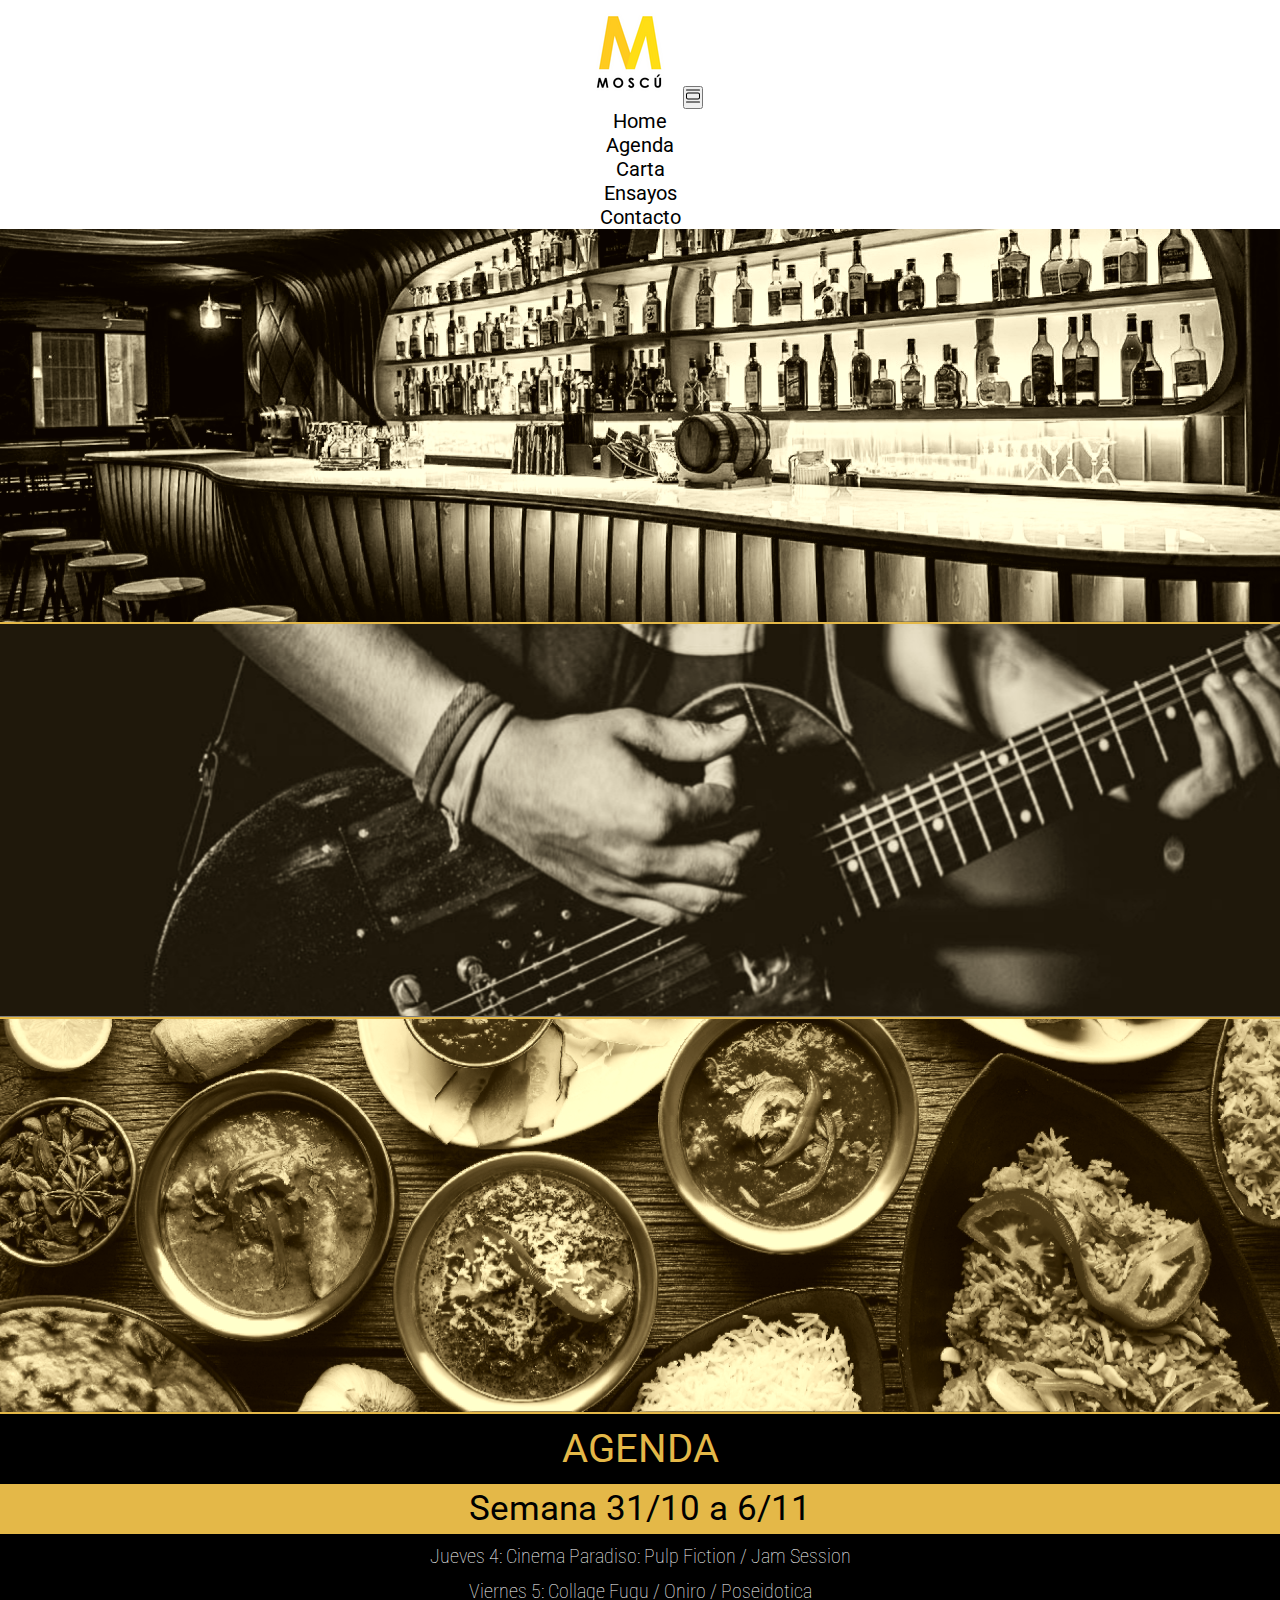
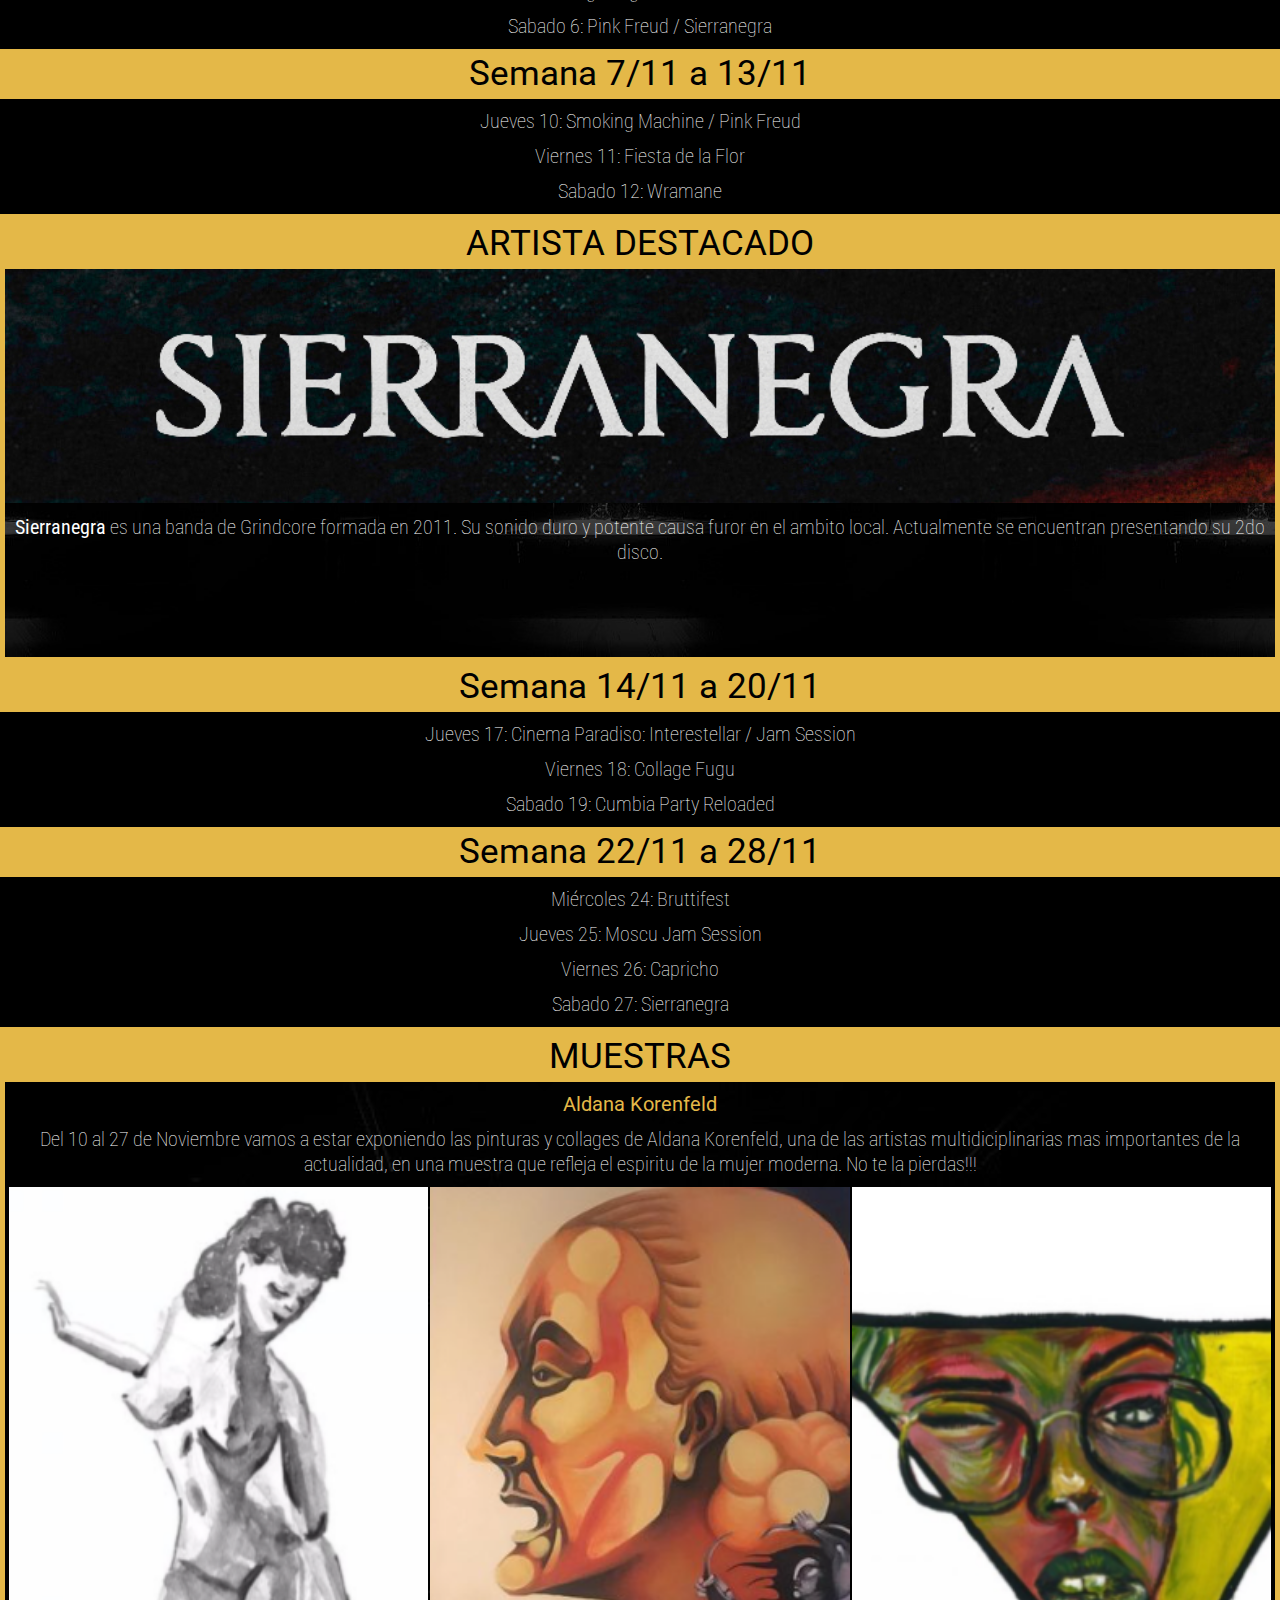
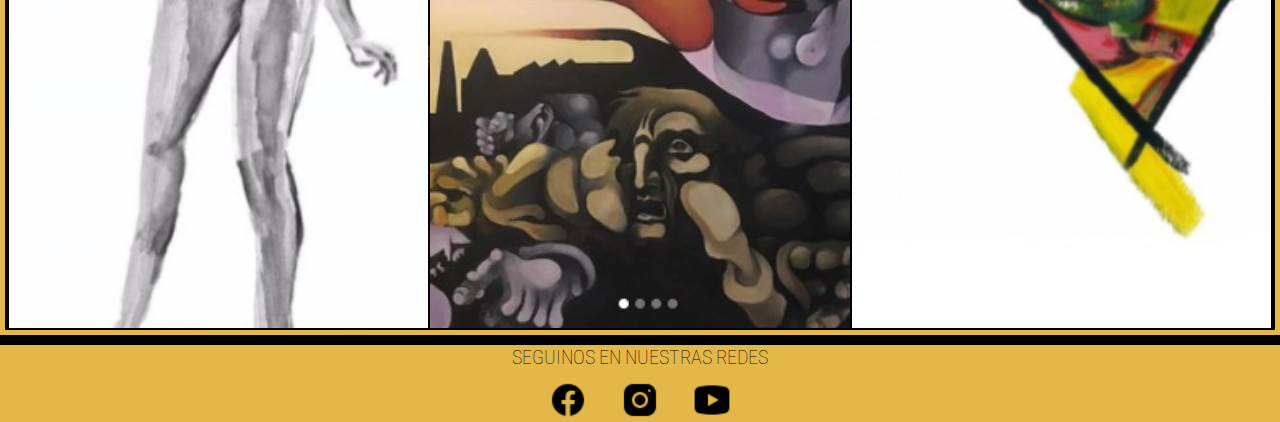
==== agenda.html @ 855f66ab "primer subida" ====
<!doctype html>
<html lang="en">
  <head>
    <meta charset="utf-8">
    <meta name="viewport" content="width=device-width, initial-scale=1">
    <link href="https://cdn.jsdelivr.net/npm/bootstrap@5.0.2/dist/css/bootstrap.min.css" rel="stylesheet" integrity="sha384-EVSTQN3/azprG1Anm3QDgpJLIm9Nao0Yz1ztcQTwFspd3yD65VohhpuuCOmLASjC" crossorigin="anonymous">
    <link rel="stylesheet" href="css/style.css">
    <link rel="shortcut icon" href="img/favicon.png" type="image/x-icon">
    <title>Moscu Espacio Cultural</title>
  </head>

  <body>
    <!-- SCRIPT -->
    <script src="https://cdn.jsdelivr.net/npm/bootstrap@5.0.2/dist/js/bootstrap.bundle.min.js" integrity="sha384-MrcW6ZMFYlzcLA8Nl+NtUVF0sA7MsXsP1UyJoMp4YLEuNSfAP+JcXn/tWtIaxVXM" crossorigin="anonymous"></script>

    <!-- NAV -->
    <nav class="navbar navbar-expand-lg navbar-light bg-white sticky-sm-top">
        <div class="container-fluid">
          <a class="navbar-brand" href="index.html"><img src="img/logo.png" alt="Logo Moscú"></a>
          <button class="navbar-toggler" type="button" data-bs-toggle="collapse" data-bs-target="#navbarSupportedContent" aria-controls="navbarSupportedContent" aria-expanded="false" aria-label="Toggle navigation"> 
            <span> <img src="src/card-list.svg" alt="Icono Hamburguesa"> </span>
          </button>
          
        <div class="collapse navbar-collapse" id="navbarSupportedContent">
            <ul class="navbar-nav ms-auto mb-2 mb-lg-0">
              <li id="boton" class="nav-item">
                <a class="nav-link" aria-current="page" href="index.html">Home</a>
              </li>
              <li id="boton" class="nav-item">
                <a class="nav-link" href="agenda.html">Agenda</a>
              </li>
              <li id="boton" class="nav-item">
                <a class="nav-link" href="carta.html">Carta</a>
              </li>
              <li id="boton" class="nav-item">
                <a class="nav-link" href="ensayo.html">Ensayos</a>
              </li>
              <li id="boton" class="nav-item">
                <a class="nav-link" href="contacto.html">Contacto</a>
              </li>
          </div>
        </div>
      </nav>
    <!-- END NAV -->

    <!-- HEADER -->
    <header id="carouselExampleFade" class="carousel slide carousel-fade" data-bs-ride="carousel">
        <div class="carousel-inner">
          <div class="carousel-item active" data-bs-interval="1500">
            <img src="img/header.png" class="d-block w-100" alt="...">
          </div>
          <div class="carousel-item" data-bs-interval="1500">
            <img src="img/headeragenda.png" class="d-block w-100" alt="...">
          </div>
          <div class="carousel-item" data-bs-interval="1500">
            <img src="img/headercarta.png" class="d-block w-100" alt="...">
          </div>
        </div>
    </header>
    <!-- END HEADER -->

    <!-- MAIN -->    
    <div class="container-fluid" >
      <article class="row">
      <main class="col-sm-12 col-md-6 bg-black" >
        <section>
          <h1>AGENDA</h1>
          <article>
              <h2>Semana 31/10 a 6/11</h2>
              <p>Jueves 4: Cinema Paradiso: Pulp Fiction / Jam Session</p>
              <p>Viernes 5: Collage Fugu / Oniro / Poseidotica</p>
              <p>Sabado 6: Pink Freud / Sierranegra</p>
          </article>
          <article>
              <h2>Semana 7/11 a 13/11</h2>
              <p>Jueves 10: Smoking Machine / Pink Freud</p>
              <p>Viernes 11: Fiesta de la Flor</p>
              <p>Sabado 12: Wramane</p>
          </article>
        </section>  
      </main>

      <section class="col-sm-12 col-md-6 p-0 agenda__destacado--cuadro">
        <h2>ARTISTA DESTACADO</h2>
        <img class="header__img--fluid" src="img/destacado.png" alt="Logo de Sierranegra">
        <p><strong>Sierranegra</strong> es una banda de Grindcore formada en 2011. 
        Su sonido duro y potente causa furor en el ambito local. 
        Actualmente se encuentran presentando su 2do disco.</p>
        <iframe style="border-radius:12px" src="https://open.spotify.com/embed/track/1crYX0FT1wYmTnEGTa77ow?utm_source=generator&theme=0" width="100%" height="80" frameBorder="0" allowfullscreen="" allow="autoplay; clipboard-write; encrypted-media; fullscreen; picture-in-picture"></iframe>
      </section>
      
      <section class="col-sm-12 col-md-6 bg-black p-4">  
        <article>
          <h2>Semana 14/11 a 20/11</h2>
            <p>Jueves 17: Cinema Paradiso: Interestellar / Jam Session </p>
            <p>Viernes 18: Collage Fugu</p>
            <p>Sabado 19: Cumbia Party Reloaded</p>
        </article>
        <article>
            <h2>Semana 22/11 a 28/11</h2>
            <p>Miércoles 24: Bruttifest</p>
            <p>Jueves 25: Moscu Jam Session</p>
            <p>Viernes 26: Capricho</p>
            <p>Sabado 27: Sierranegra</p>
        </article>
      </section>                

      <aside class="col-sm-12 col-md-6 p-0 agenda__destacado--cuadro">
        <h2>MUESTRAS</h2>
        <a href="https://www.instagram.com/aldanakorenfeld/" target="_blank"><h3 class="agenda__muestras--artista">Aldana Korenfeld</h3></a>
        <p>Del 10 al 27 de Noviembre vamos a estar exponiendo las pinturas y collages de Aldana Korenfeld, una de las artistas multidiciplinarias mas importantes de la actualidad, en una muestra que refleja el espiritu de la mujer moderna. No te la pierdas!!!</p></a>
        <img class="agenda__muestras--pintura" src="img/muestra/muestra2.png" alt="Cuadro de mujer desnuda pintado por Aldana">
        <img class="agenda__muestras--pintura" src="img/muestra/muestra1.png" alt="Cuadro de varias mujeres históricas pintado por Aldana">
        <img class="agenda__muestras--pintura" src="img/muestra/muestra3.png" alt="Cuadro de mujer feminista pintado por Aldana">            
      </aside>      
    </article>  
    </div>

    <!-- END MAIN -->

    <footer>
        <div>
          <p class="footer__letra--formato">SEGUINOS EN NUESTRAS REDES</p>
        </div>
        <div>
          <a href="https://www.facebook.com/MoscuEspacioCultural/" target="_blank">
            <img src="img/fb.png" alt="Seguinos en Facebook"  class="footer__icono--sm">
          </a>
          <a href="https://www.instagram.com/moscuespaciocultural/" target="_blank">
            <img src="img/ig.png" alt="Seguinos en Instagram"  class="footer__icono--sm">
          </a>
          <a href="https://www.youtube.com/channel/UCHWEARe-jtd2mGD58wFlyww" target="_blank">
            <img src="img/yt.png" alt="Seguinos en Youtube" class="footer__icono--sm">
          </a>
      </div>
    </footer>

  </body>
</html>
---- css/style.css ----
@import url('https://fonts.googleapis.com/css2?family=Roboto+Condensed:wght@300;700&family=Roboto:wght@100;400&display=swap');
html{ font-size: 62.5%; }

*{ 
    margin: 0px; 
    padding: 0px; 
    box-sizing: border-box;
    font-family: 'Roboto Condensed', sans-serif;
    text-align: center; 
}

/* ETIQUETAS */ 

h1{
    margin: 10px;
    font-family: 'Roboto', sans-serif;
    font-size: 4rem;
    font-weight: 400;
    color: rgb(228, 184, 72);
    line-height: 5rem
}

h2{
    font-family: 'Roboto', sans-serif;
    font-size: 3.5rem;
    font-weight: 400;
    color: black;
    background-color: rgb(228, 184, 72) ;
    line-height: 5rem;
}

h3{ 
    margin: 10px;
    font-family: 'Roboto', sans-serif;
    font-size: 2rem;
    font-weight: 400;
    color: rgb(228, 184, 72);
    line-height: 2.5rem;
}

p{
    font-family: 'Roboto Condensed', sans-serif;
    color: white;
    font-size: 2rem;
    font-weight: 100;
    line-height: 2.5rem;
    margin: 10px;
}

th{
    margin: 10px;
    font-family: 'Roboto', sans-serif;
    font-size: 1.5rem;
    font-weight: 400;
    color: rgb(228, 184, 72);
    line-height: 2rem; 
}

td{
    font-family: 'Roboto Condensed', sans-serif;
    padding: 10px;
    margin: 10px;
    font-size: 1.5rem;
    font-weight: 100;
    text-align: center;
    color: white;
    line-height: 2rem;
}

label{
    font-family: 'Roboto Condensed', sans-serif;
    margin: 10px 10px;
    font-size: 1.5rem;
    font-weight: 100;
    color: white;
    line-height: 2rem;
}

a{
    text-decoration: none
}

/* ELEMENTOS */

body{
    background-color: black;  
}

header{
    grid-area: header;
    background-color: rgb(228, 184, 72);
}

main{
    grid-area: main;
    background-color: black;
}

/* NAV */ 

#boton{
    font-family: 'Roboto', sans-serif;
    font-size: 2rem;
    color: black;
}


.nav__logo--width{
    width: 5px;
}

.nav__burger--width{
    width: 25px;
}

nav ul li a{
    font-family: 'Roboto', sans-serif;
    font-size: 2rem;
    color: black;
}

nav ul li a:hover{
    text-decoration: underline;
}


/* FOOTER */

footer{
    grid-area: footer;
    background-color: rgb(228, 184, 72);
    width: 100vw;
}

.footer__letra--formato{
    font-family: 'Roboto Condensed', sans-serif;
    font-size: 2rem;
    line-height: 2.5rem;
    font-weight: 100;
    color: black;
}

.footer__icono--sm{
    width: 40px;
    margin: 0px 15px;
}

/* ESTILO */

.bg-black{
    background-color: black;
}

.bg-white{
    background-color: white;
}

.bg-yellow{
    background-color: rgb(228, 184, 72);
}


.bg-gold{
    background-color: rgba(228, 184, 72, 0.7);
}


.header__img--fluid{
    width: 100%;
    height: auto;
}

/* AGENDA */

.agenda__destacado--cuadro{
    grid-area: destacado;
    border: solid 5px rgb(228, 184, 72);
    background-image: url(../img/agenda.jpg);
    background-size: contain;
    background-position: 50%;
}

.agenda__muestra--cuadro{
    grid-area: muestra;
    border: solid 5px rgb(228, 184, 72);
    background-image: url(../img/agenda.jpg);
    background-size: contain;
    background-position: 50%;
    width: 100%;
}

.agenda__muestras--pintura{    
    width: 33%;
    height: auto;
}

/* CARTA */

.carta__table--ancho{
    width: 100%;
    height: auto;
}

.carta__bebida--cuadro{
    grid-area: bebida;
    border: solid 5px rgb(228, 184, 72);
    margin: 10px;
}

.carta__comida--cuadro{
    grid-area: comida;
    border: solid 5px rgb(228, 184, 72);
    margin: 10px;
}

/* ENSAYO */ 

.ensayo__sala1--cuadro{
    grid-area: sala1;
    border: solid 5px rgb(228, 184, 72);
    margin: 0px;
}

.ensayo__sala2--cuadro{
    grid-area: sala2;
    border: solid 5px rgb(228, 184, 72);
    margin: 0px;
}

.ensayo__foto--tamaño{
    width: 90%;
    height: auto;
}

.ensayo__lista--estilo{
    margin: 25px 0px;
    list-style: none;
    text-align: center;
    font-family: 'Roboto Condensed', sans-serif;
    color: white;
    font-size: 2rem;
    font-weight: 100;
    line-height: 2.5rem;
}
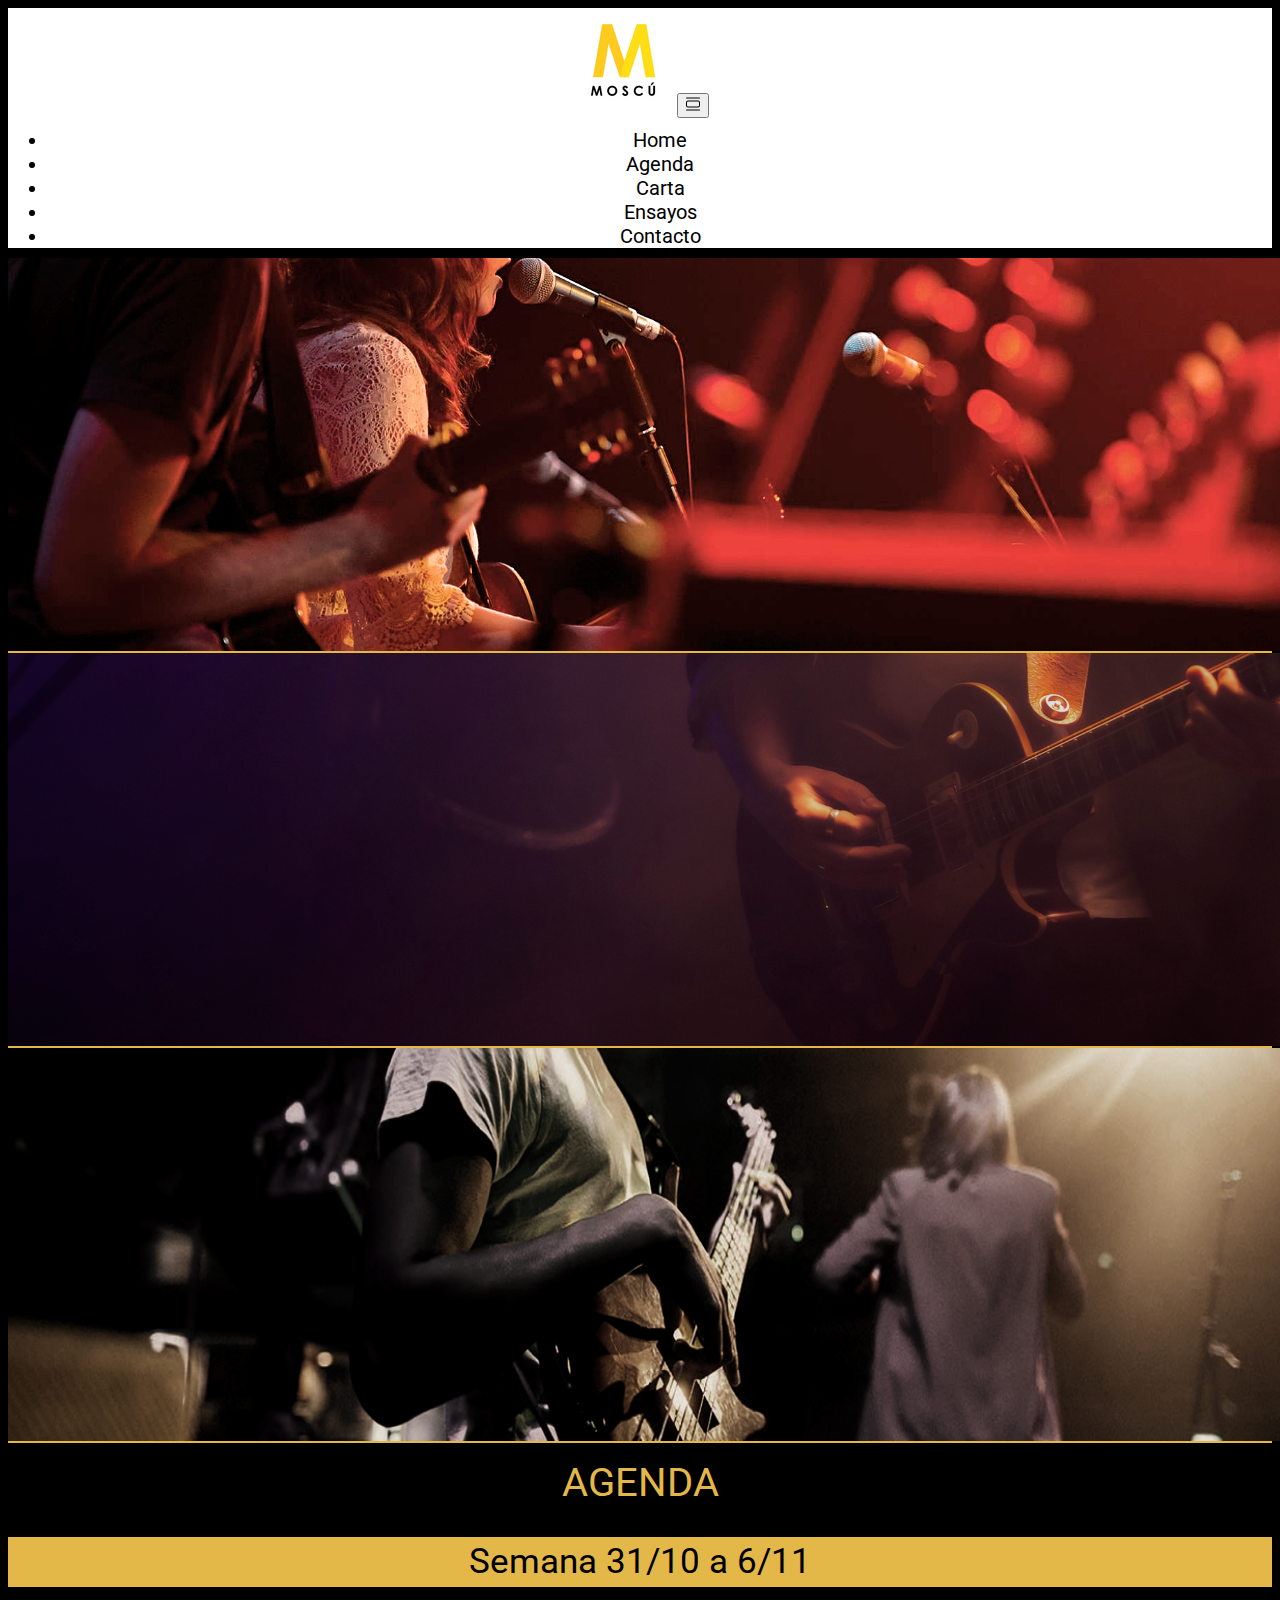
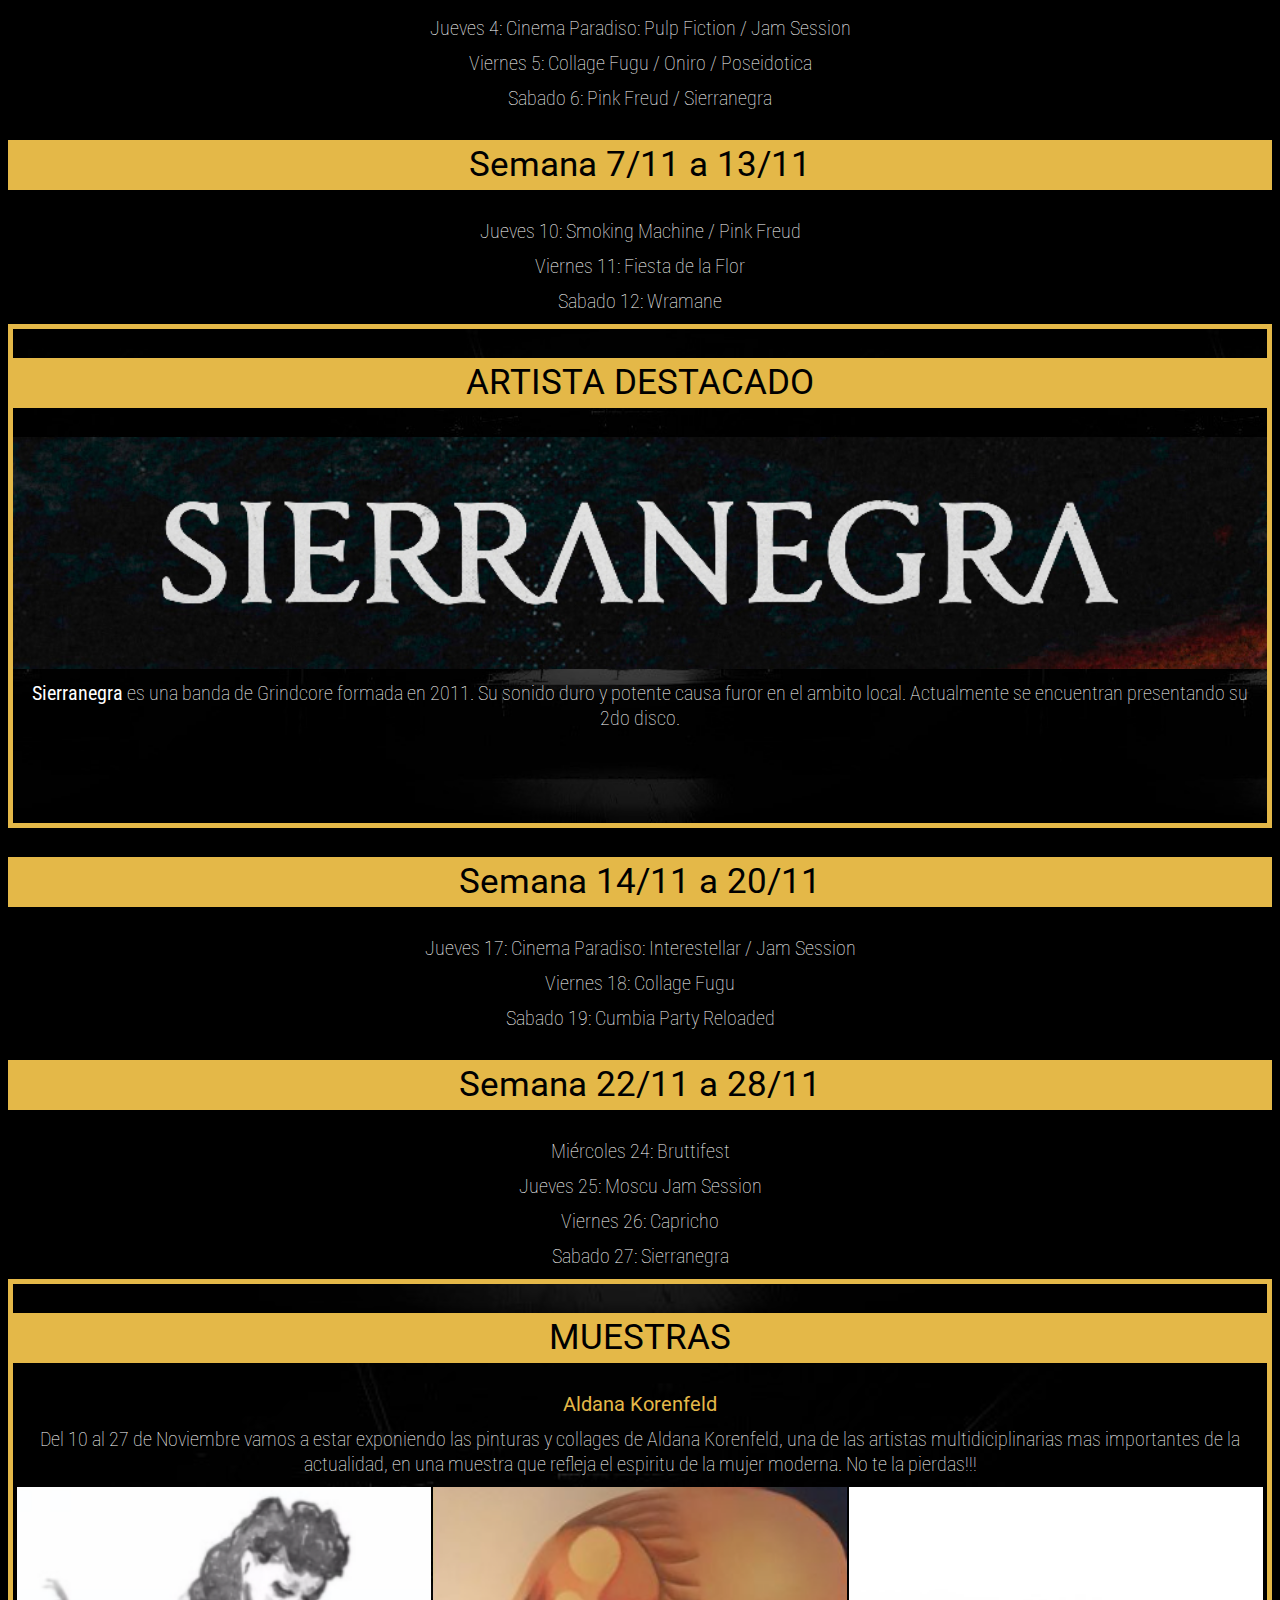
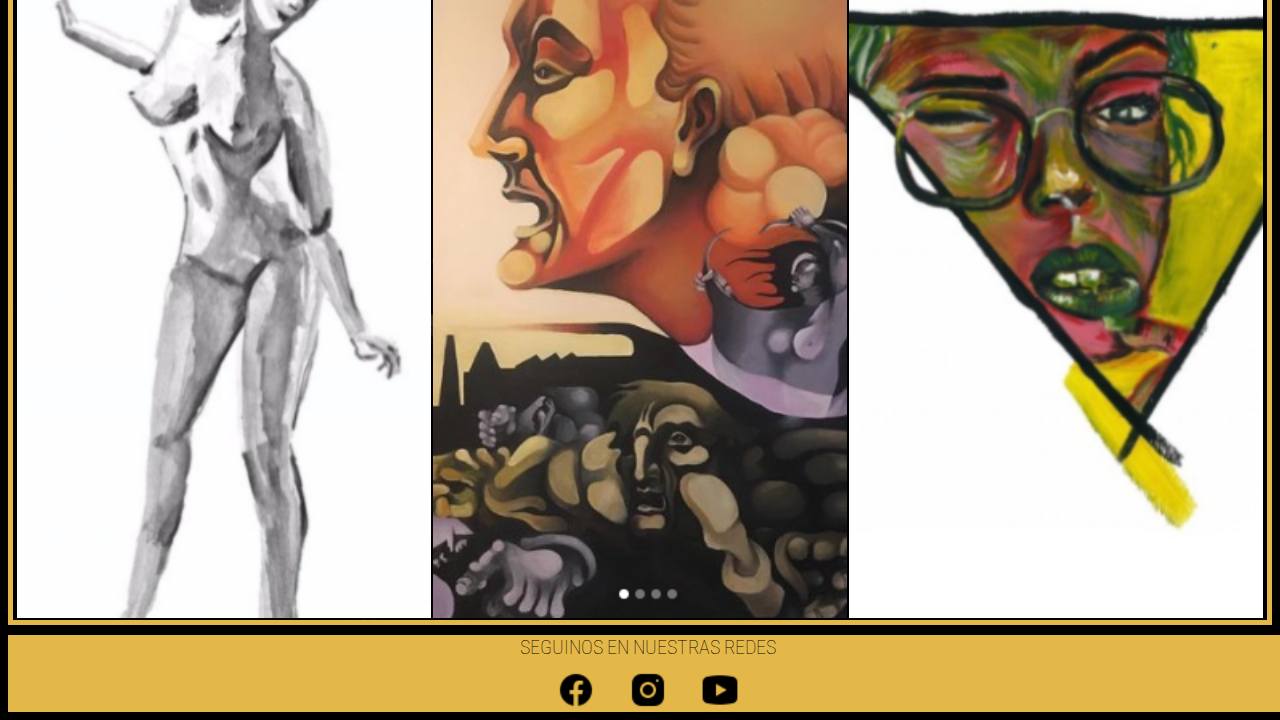
==== commit 70625127: "actualización segunda entrega TP final" ====
--- a/agenda.html
+++ b/agenda.html
@@ -15,45 +15,45 @@
 
     <!-- NAV -->
     <nav class="navbar navbar-expand-lg navbar-light bg-white sticky-sm-top">
-        <div class="container-fluid">
-          <a class="navbar-brand" href="index.html"><img src="img/logo.png" alt="Logo Moscú"></a>
-          <button class="navbar-toggler" type="button" data-bs-toggle="collapse" data-bs-target="#navbarSupportedContent" aria-controls="navbarSupportedContent" aria-expanded="false" aria-label="Toggle navigation"> 
-            <span> <img src="src/card-list.svg" alt="Icono Hamburguesa"> </span>
-          </button>
-          
+      <div class="container-fluid">
+        <a class="navbar-brand scale" href="index.html"><img src="img/logo.png" alt="Logo Moscú"></a>
+        <button class="navbar-toggler" type="button" data-bs-toggle="collapse" data-bs-target="#navbarSupportedContent" aria-controls="navbarSupportedContent" aria-expanded="false" aria-label="Toggle navigation"> 
+          <span> <img src="src/card-list.svg" alt="Icono Hamburguesa"> </span>
+        </button>
+        
         <div class="collapse navbar-collapse" id="navbarSupportedContent">
-            <ul class="navbar-nav ms-auto mb-2 mb-lg-0">
-              <li id="boton" class="nav-item">
-                <a class="nav-link" aria-current="page" href="index.html">Home</a>
-              </li>
-              <li id="boton" class="nav-item">
-                <a class="nav-link" href="agenda.html">Agenda</a>
-              </li>
-              <li id="boton" class="nav-item">
-                <a class="nav-link" href="carta.html">Carta</a>
-              </li>
-              <li id="boton" class="nav-item">
-                <a class="nav-link" href="ensayo.html">Ensayos</a>
-              </li>
-              <li id="boton" class="nav-item">
-                <a class="nav-link" href="contacto.html">Contacto</a>
-              </li>
-          </div>
+          <ul class="navbar-nav ms-auto mb-2 mb-lg-0">
+            <li id="boton" class="nav-item">
+              <a class="nav-link scale" aria-current="page" href="index.html">Home</a>
+            </li>
+            <li id="boton" class="nav-item">
+              <a class="nav-link scale" href="agenda.html">Agenda</a>
+            </li>
+            <li id="boton" class="nav-item">
+              <a class="nav-link scale" href="carta.html">Carta</a>
+            </li>
+            <li id="boton" class="nav-item">
+              <a class="nav-link scale" href="ensayo.html">Ensayos</a>
+            </li>
+            <li id="boton" class="nav-item">
+              <a class="nav-link scale" href="contacto.html">Contacto</a>
+            </li>
         </div>
-      </nav>
+      </div>
+    </nav>
     <!-- END NAV -->
 
     <!-- HEADER -->
     <header id="carouselExampleFade" class="carousel slide carousel-fade" data-bs-ride="carousel">
         <div class="carousel-inner">
           <div class="carousel-item active" data-bs-interval="1500">
-            <img src="img/header.png" class="d-block w-100" alt="...">
+            <img src="img/headeragenda4.png" class="d-block w-100" alt="...">
           </div>
           <div class="carousel-item" data-bs-interval="1500">
-            <img src="img/headeragenda.png" class="d-block w-100" alt="...">
+            <img src="img/headeragenda2.png" class="d-block w-100" alt="...">
           </div>
           <div class="carousel-item" data-bs-interval="1500">
-            <img src="img/headercarta.png" class="d-block w-100" alt="...">
+            <img src="img/headeragenda3.png" class="d-block w-100" alt="...">
           </div>
         </div>
     </header>
@@ -92,28 +92,27 @@
       <section class="col-sm-12 col-md-6 bg-black p-4">  
         <article>
           <h2>Semana 14/11 a 20/11</h2>
-            <p>Jueves 17: Cinema Paradiso: Interestellar / Jam Session </p>
-            <p>Viernes 18: Collage Fugu</p>
-            <p>Sabado 19: Cumbia Party Reloaded</p>
+          <p>Jueves 17: Cinema Paradiso: Interestellar / Jam Session </p>
+          <p>Viernes 18: Collage Fugu</p>
+          <p>Sabado 19: Cumbia Party Reloaded</p>
         </article>
         <article>
-            <h2>Semana 22/11 a 28/11</h2>
-            <p>Miércoles 24: Bruttifest</p>
-            <p>Jueves 25: Moscu Jam Session</p>
-            <p>Viernes 26: Capricho</p>
-            <p>Sabado 27: Sierranegra</p>
+          <h2>Semana 22/11 a 28/11</h2>
+          <p>Miércoles 24: Bruttifest</p>
+          <p>Jueves 25: Moscu Jam Session</p>
+          <p>Viernes 26: Capricho</p>
+          <p>Sabado 27: Sierranegra</p>
         </article>
       </section>                
 
       <aside class="col-sm-12 col-md-6 p-0 agenda__destacado--cuadro">
         <h2>MUESTRAS</h2>
         <a href="https://www.instagram.com/aldanakorenfeld/" target="_blank"><h3 class="agenda__muestras--artista">Aldana Korenfeld</h3></a>
-        <p>Del 10 al 27 de Noviembre vamos a estar exponiendo las pinturas y collages de Aldana Korenfeld, una de las artistas multidiciplinarias mas importantes de la actualidad, en una muestra que refleja el espiritu de la mujer moderna. No te la pierdas!!!</p></a>
+        <p>Del 10 al 27 de Noviembre vamos a estar exponiendo las pinturas y collages de Aldana Korenfeld, una de las artistas multidiciplinarias mas importantes de la actualidad, en una muestra que refleja el espiritu de la mujer moderna. No te la pierdas!!!</p>
         <img class="agenda__muestras--pintura" src="img/muestra/muestra2.png" alt="Cuadro de mujer desnuda pintado por Aldana">
         <img class="agenda__muestras--pintura" src="img/muestra/muestra1.png" alt="Cuadro de varias mujeres históricas pintado por Aldana">
         <img class="agenda__muestras--pintura" src="img/muestra/muestra3.png" alt="Cuadro de mujer feminista pintado por Aldana">            
-      </aside>      
-    </article>  
+      </aside>       
     </div>
 
     <!-- END MAIN -->
@@ -134,6 +133,5 @@
           </a>
       </div>
     </footer>
-
   </body>
 </html>--- a/css/style.css
+++ b/css/style.css
@@ -2,8 +2,6 @@
 html{ font-size: 62.5%; }
 
 *{ 
-    margin: 0px; 
-    padding: 0px; 
     box-sizing: border-box;
     font-family: 'Roboto Condensed', sans-serif;
     text-align: center; 
@@ -12,7 +10,7 @@
 /* ETIQUETAS */ 
 
 h1{
-    margin: 10px;
+    margin: 15px;
     font-family: 'Roboto', sans-serif;
     font-size: 4rem;
     font-weight: 400;
@@ -50,7 +48,7 @@
 th{
     margin: 10px;
     font-family: 'Roboto', sans-serif;
-    font-size: 1.5rem;
+    font-size: 2.5rem;
     font-weight: 400;
     color: rgb(228, 184, 72);
     line-height: 2rem; 
@@ -117,10 +115,6 @@
     font-family: 'Roboto', sans-serif;
     font-size: 2rem;
     color: black;
-}
-
-nav ul li a:hover{
-    text-decoration: underline;
 }
 
 
@@ -145,31 +139,6 @@
     margin: 0px 15px;
 }
 
-/* ESTILO */
-
-.bg-black{
-    background-color: black;
-}
-
-.bg-white{
-    background-color: white;
-}
-
-.bg-yellow{
-    background-color: rgb(228, 184, 72);
-}
-
-
-.bg-gold{
-    background-color: rgba(228, 184, 72, 0.7);
-}
-
-
-.header__img--fluid{
-    width: 100%;
-    height: auto;
-}
-
 /* AGENDA */
 
 .agenda__destacado--cuadro{
@@ -242,3 +211,36 @@
     font-weight: 100;
     line-height: 2.5rem;
 }
+
+/* ESTILO */
+
+.bg-black{
+    background-color: black;
+}
+
+.bg-white{
+    background-color: white;
+}
+
+.bg-yellow{
+    background-color: rgb(228, 184, 72);
+}
+
+
+.bg-gold{
+    background-color: rgba(228, 184, 72, 0.7);
+}
+
+.header__img--fluid{
+    width: 100%;
+    height: auto;
+}
+
+/* ANIMACION */
+
+.scale:hover{
+    transform: scale(110%);
+    cursor: pointer;
+    transition: transform 1s;
+}
+
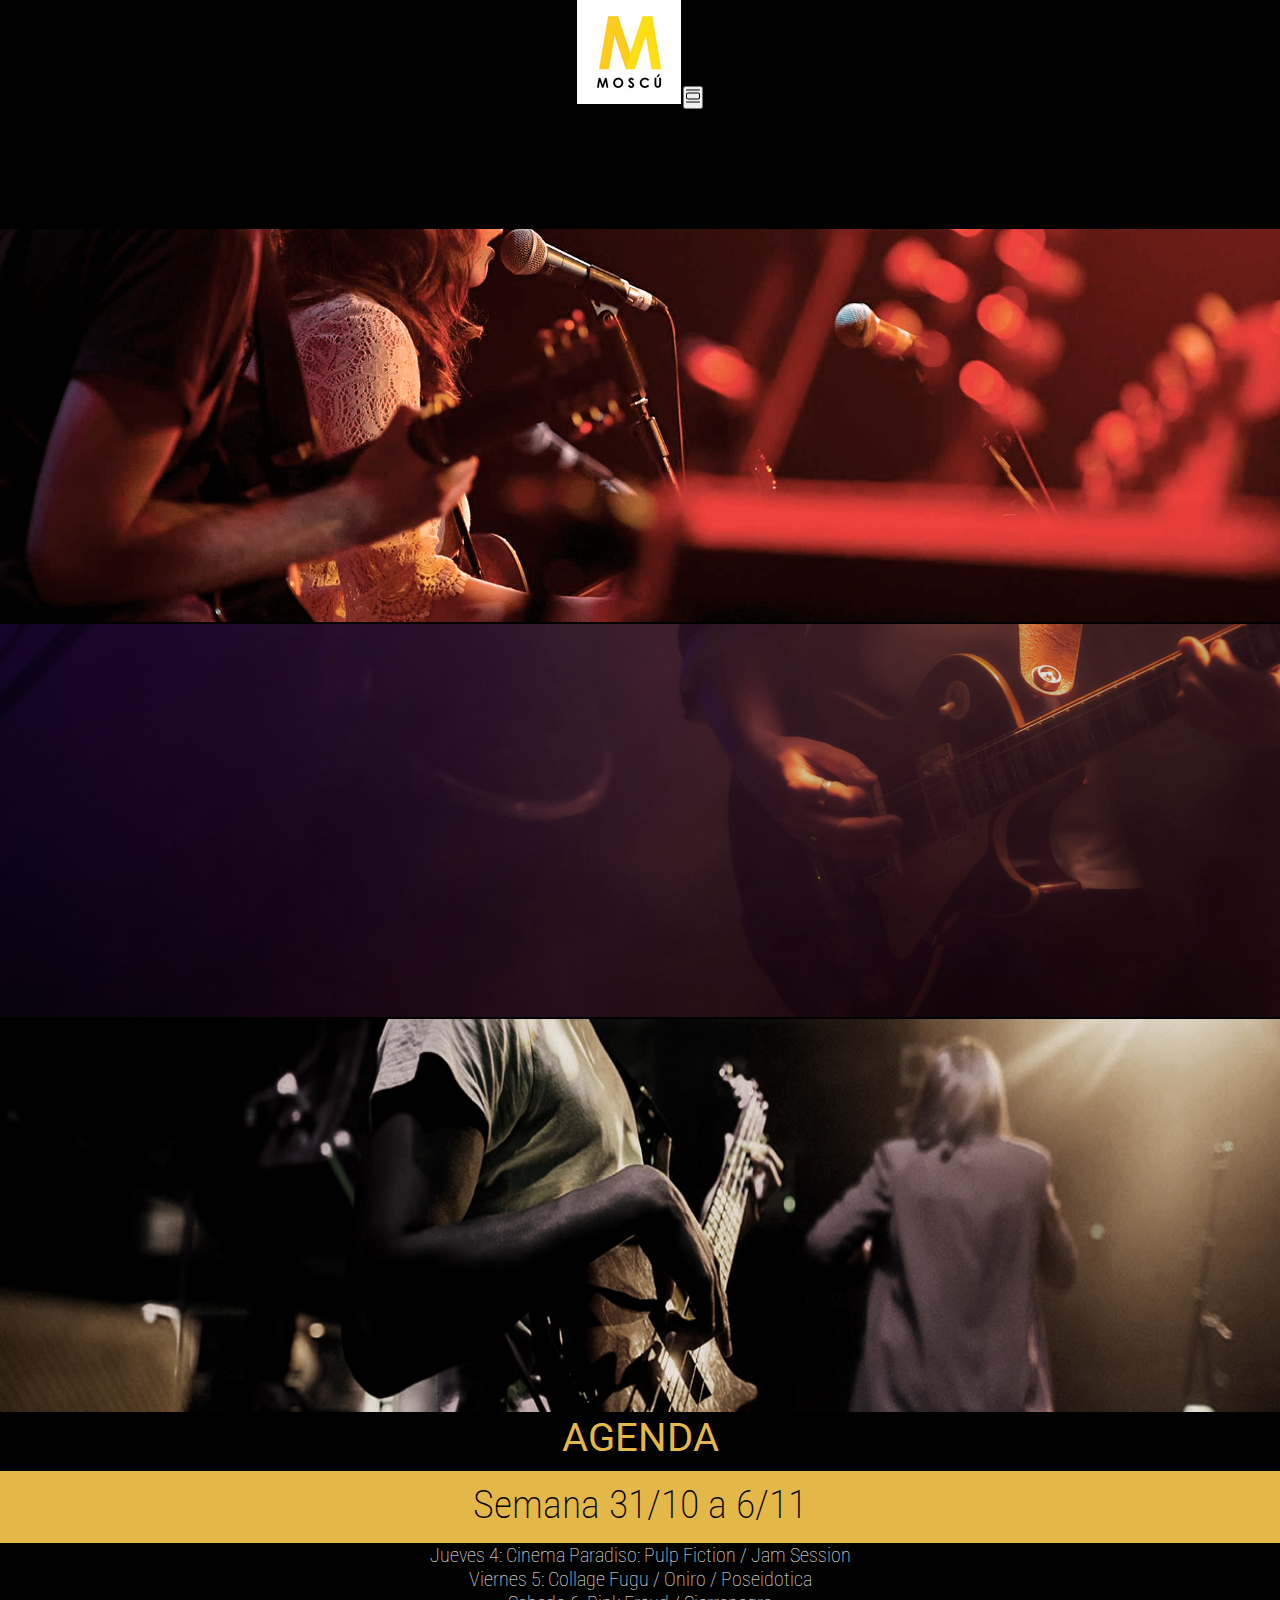
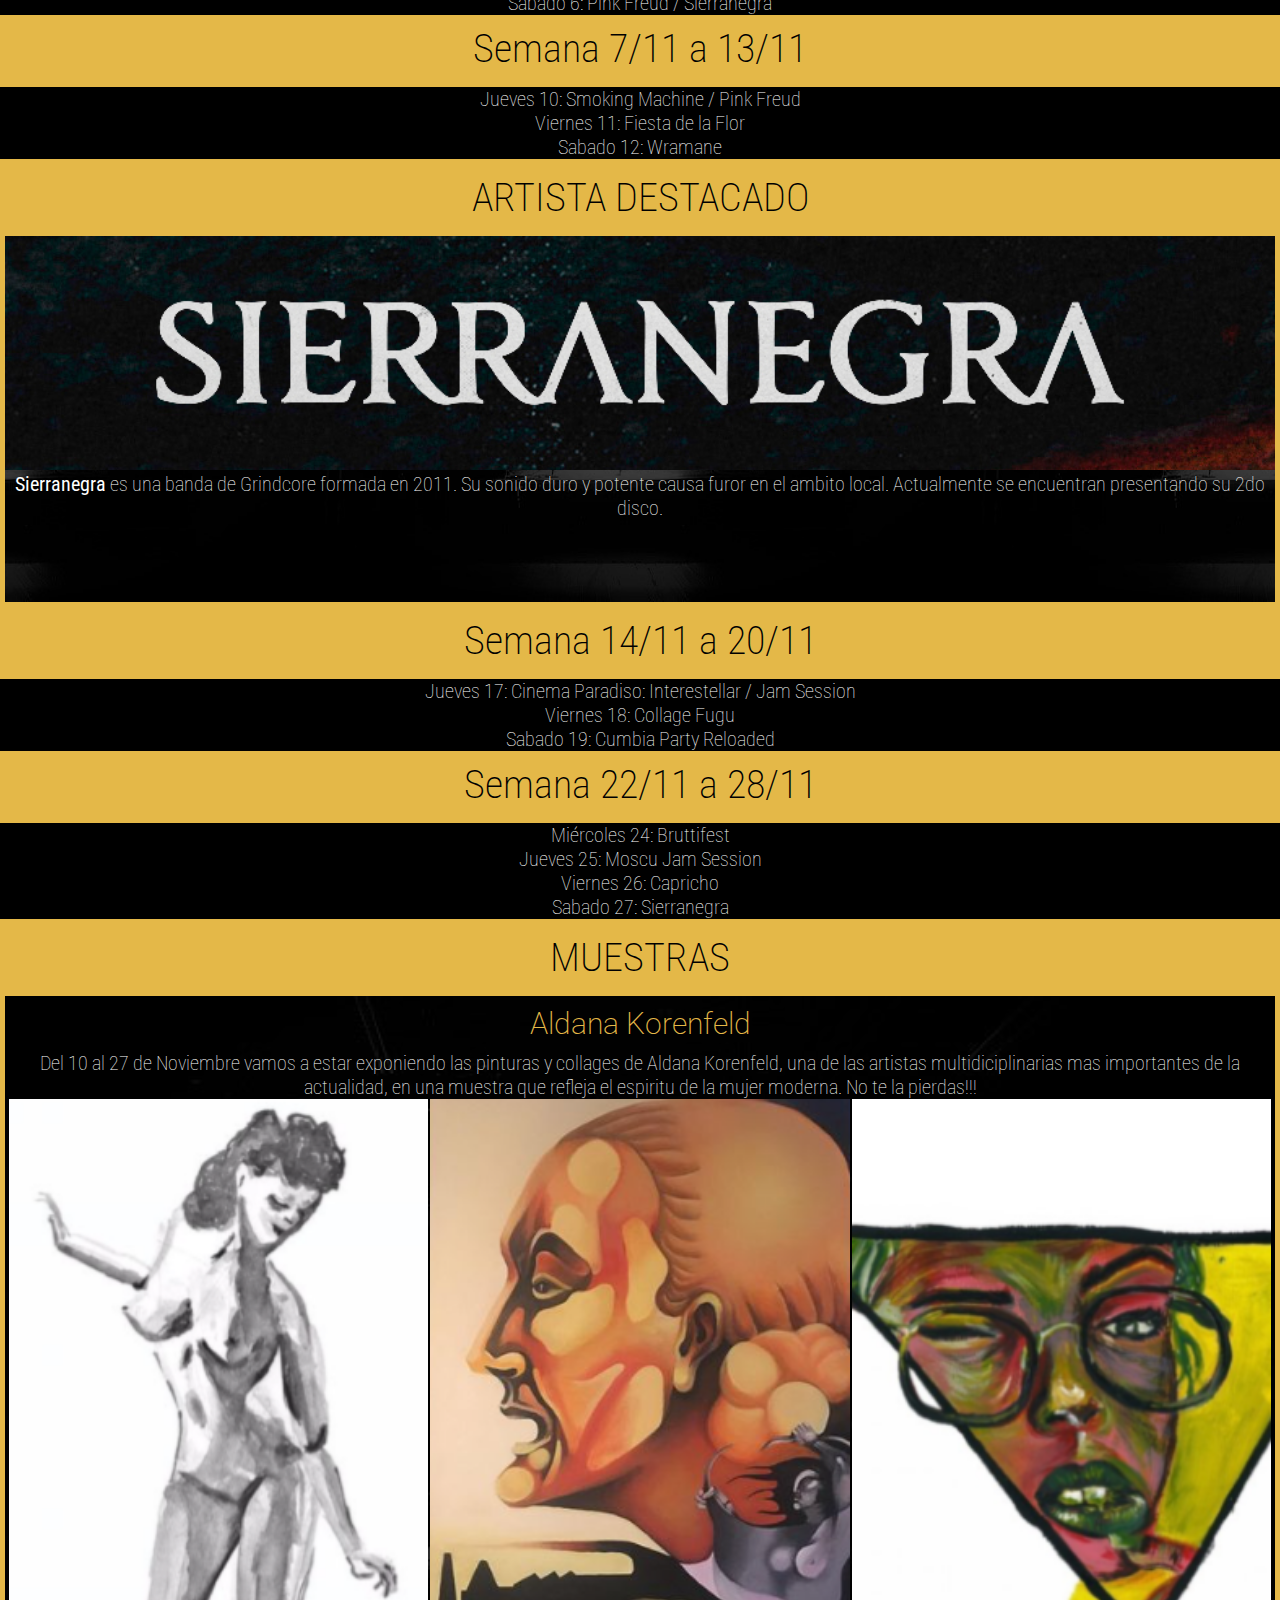
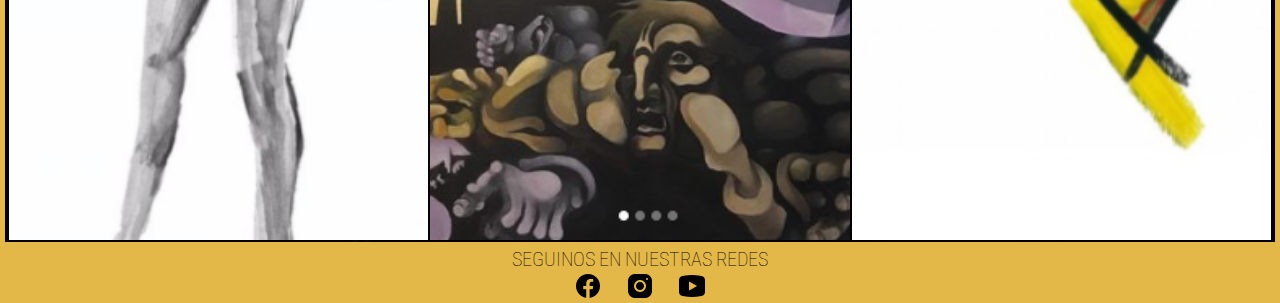
==== commit a553c766: "Entrega SASS" ====
--- a/agenda.html
+++ b/agenda.html
@@ -4,7 +4,7 @@
     <meta charset="utf-8">
     <meta name="viewport" content="width=device-width, initial-scale=1">
     <link href="https://cdn.jsdelivr.net/npm/bootstrap@5.0.2/dist/css/bootstrap.min.css" rel="stylesheet" integrity="sha384-EVSTQN3/azprG1Anm3QDgpJLIm9Nao0Yz1ztcQTwFspd3yD65VohhpuuCOmLASjC" crossorigin="anonymous">
-    <link rel="stylesheet" href="css/style.css">
+    <link rel="stylesheet" href="css/main.css">
     <link rel="shortcut icon" href="img/favicon.png" type="image/x-icon">
     <title>Moscu Espacio Cultural</title>
   </head>
--- a/css/main.css
+++ b/css/main.css
@@ -0,0 +1,207 @@
+@charset "UTF-8";
+@import url("https://fonts.googleapis.com/css2?family=Roboto+Condensed:wght@300;700&family=Roboto:wght@100;400&display=swap");
+html {
+  font-size: 62.5%;
+}
+
+* {
+  box-sizing: border-box;
+  font-family: "Roboto Condensed", sans-serif;
+  text-align: center;
+  margin: 0px;
+  padding: 0px;
+}
+
+h1 {
+  margin: 10px;
+  font-family: "Roboto", sans-serif;
+  font-size: 4rem;
+  font-weight: 400;
+  color: rgb(228, 184, 72);
+  margin-top: 0px;
+}
+
+h2 {
+  padding: 10px;
+  font-family: "Roboto Condensed", sans-serif;
+  font-size: 4rem;
+  font-weight: 200;
+  color: black;
+  background-color: rgb(228, 184, 72);
+  padding-bottom: 15px;
+}
+
+h3 {
+  margin: 10px;
+  font-family: "Roboto", sans-serif;
+  font-size: 3rem;
+  font-weight: 200;
+  color: rgb(228, 184, 72);
+}
+
+p {
+  font-family: "Roboto Condensed", sans-serif;
+  color: white;
+  font-size: 2rem;
+  font-weight: 100;
+}
+
+th {
+  margin: 10px;
+  padding: 10px;
+  font-family: "Roboto", sans-serif;
+  font-size: 3rem;
+  font-weight: 400;
+  color: rgb(228, 184, 72);
+  line-height: 2rem;
+}
+
+td {
+  font-family: "Roboto Condensed", sans-serif;
+  padding: 10px;
+  margin: 10px;
+  font-size: 2rem;
+  font-weight: 100;
+  text-align: center;
+  color: white;
+  line-height: 2rem;
+}
+
+label {
+  font-family: "Roboto Condensed", sans-serif;
+  margin: 10px;
+  font-size: 1.5rem;
+  font-weight: 100;
+  color: white;
+  line-height: 2rem;
+}
+
+a {
+  text-decoration: none;
+}
+
+body {
+  background-color: black;
+}
+
+header {
+  background-color: black;
+}
+
+main {
+  background-color: black;
+}
+
+footer {
+  background-color: rgb(228, 184, 72);
+}
+footer p {
+  font-family: "Roboto Condensed", sans-serif;
+  font-size: 2rem;
+  font-weight: 100;
+  color: black;
+  padding: 0px;
+}
+footer img {
+  width: 30px;
+  margin: 0px 10px;
+}
+
+.nav__logo--width {
+  width: 5px;
+}
+
+.nav__burger--width {
+  width: 40px;
+}
+
+nav ul li a {
+  font-family: "Roboto", sans-serif;
+  font-size: 2rem;
+  color: black;
+  margin-right: 15px;
+}
+nav ul li a:hover {
+  transform: scale(110%);
+  cursor: pointer;
+  transition: transform 1s;
+}
+
+.agenda__destacado--cuadro {
+  border: solid 5px rgb(228, 184, 72);
+  background-image: url(../img/agenda.jpg);
+  background-size: contain;
+  background-position: 50%;
+}
+
+.agenda__muestra--cuadro {
+  grid-area: muestra;
+  border: solid 5px rgb(228, 184, 72);
+  background-image: url(../img/agenda.jpg);
+  background-size: contain;
+  background-position: 50%;
+  width: 100%;
+}
+
+.agenda__muestras--pintura {
+  width: 33%;
+  height: auto;
+}
+
+.header__img--fluid {
+  width: 100%;
+  height: auto;
+}
+
+.ensayo__sala1--cuadro {
+  border: solid 5px rgb(228, 184, 72);
+  margin: 0px;
+  padding: 0px;
+}
+
+.ensayo__sala2--cuadro {
+  grid-area: sala2;
+  border: solid 5px rgb(228, 184, 72);
+  margin: 0px;
+  padding: 0px;
+}
+
+.ensayo__foto--tamaño {
+  width: 90%;
+  height: auto;
+}
+
+.ensayo__lista--estilo {
+  margin: 25px 0px;
+  list-style: none;
+  text-align: center;
+  font-family: "Roboto Condensed", sans-serif;
+  color: white;
+  font-size: 2rem;
+  font-weight: 100;
+  line-height: 2.5rem;
+}
+
+.carta__table--ancho {
+  width: 100%;
+  height: auto;
+}
+
+.carta__bebida--cuadro {
+  border: solid 5px rgb(228, 184, 72);
+  margin: 10px;
+}
+
+.carta__comida--cuadro {
+  grid-area: comida;
+  border: solid 5px rgb(228, 184, 72);
+  margin: 10px;
+}
+
+.bg-gold {
+  background-color: rgba(228, 184, 72, 0.7);
+}
+
+.bg-yellow {
+  background-color: rgb(228, 184, 72);
+}/*# sourceMappingURL=main.css.map */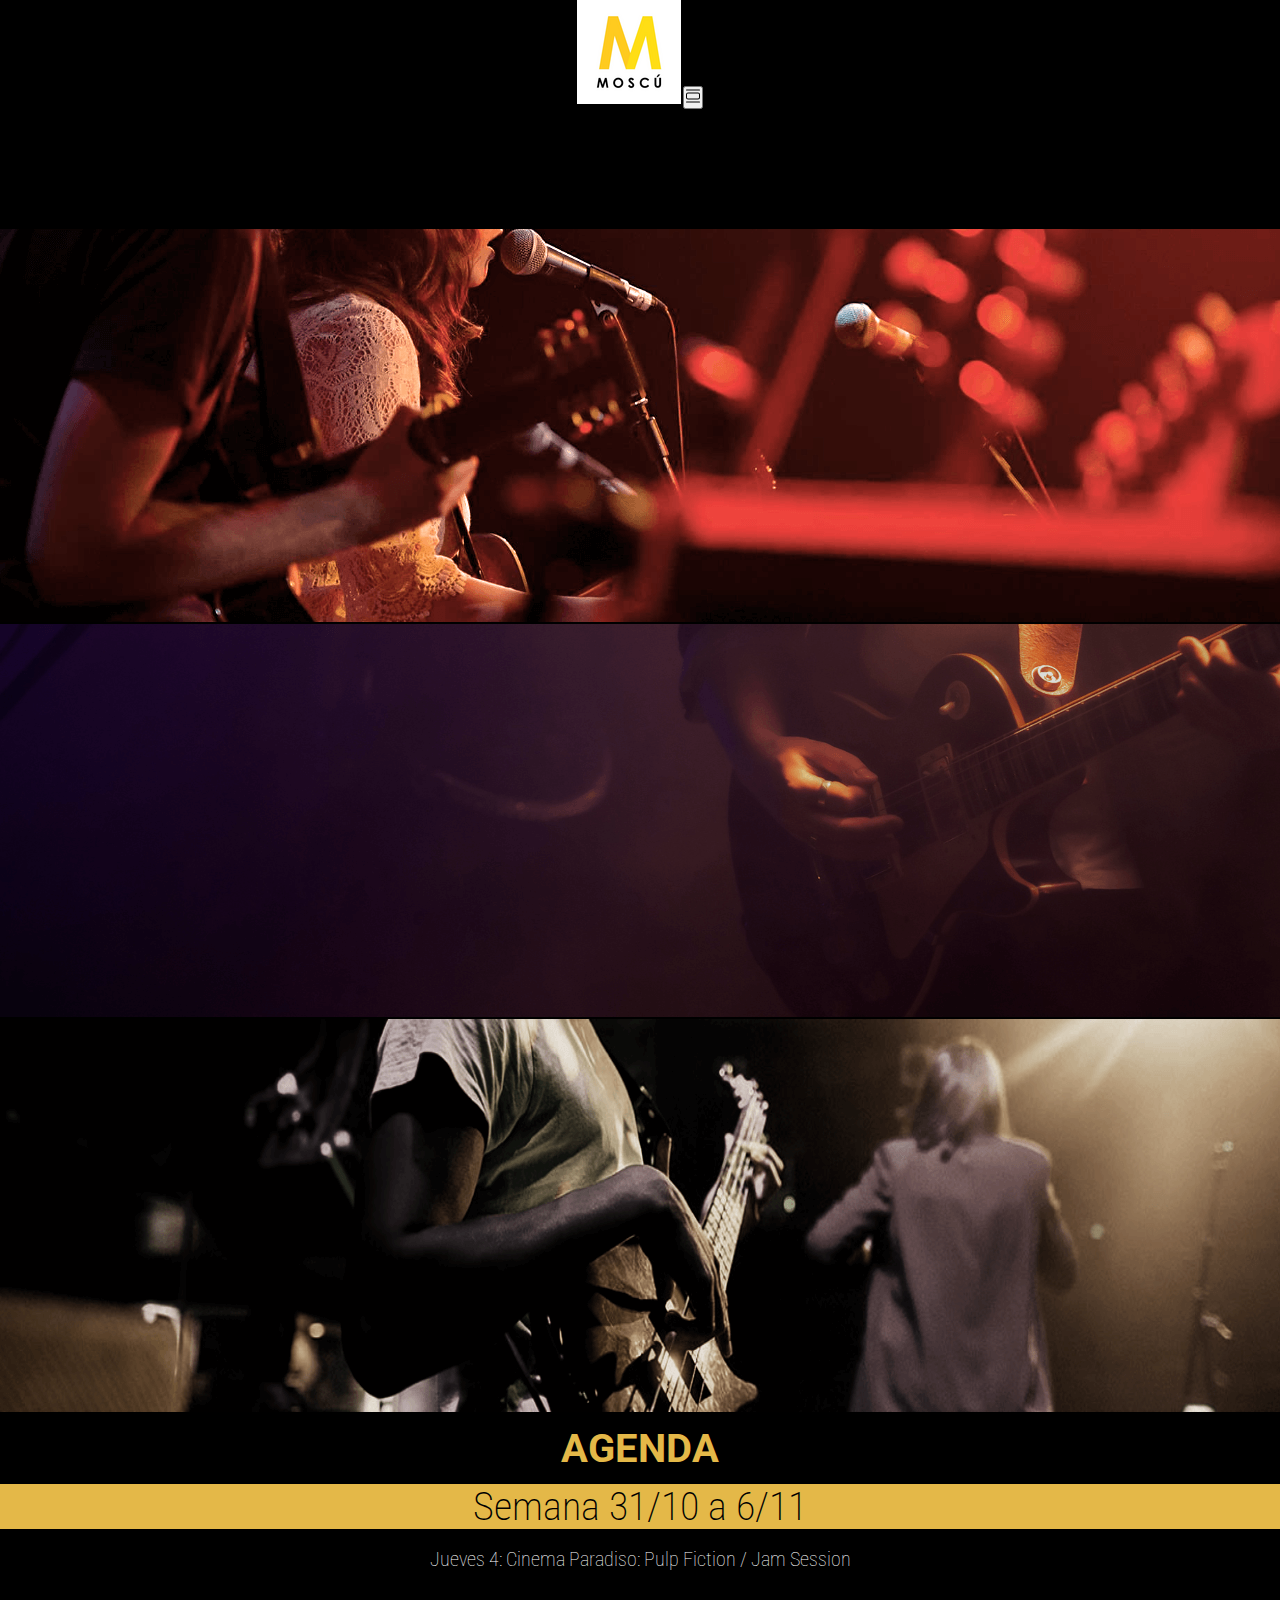
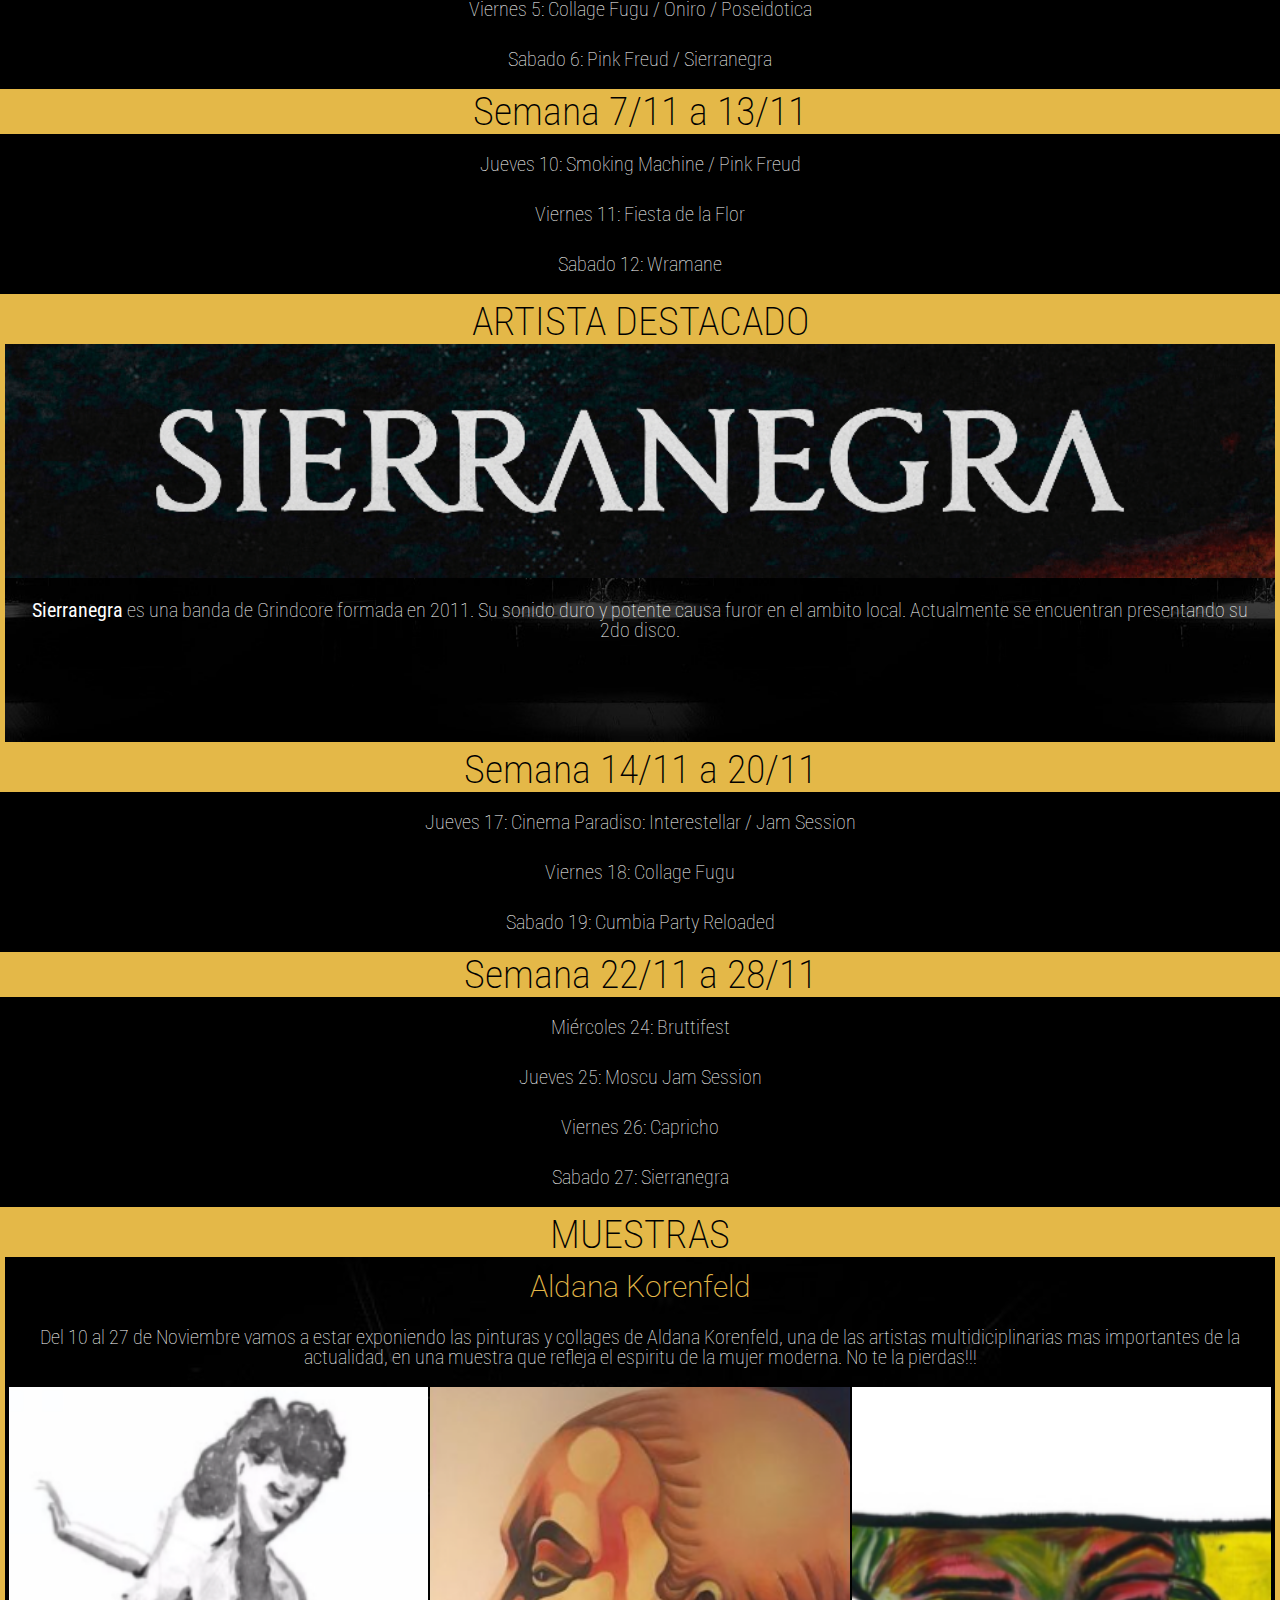
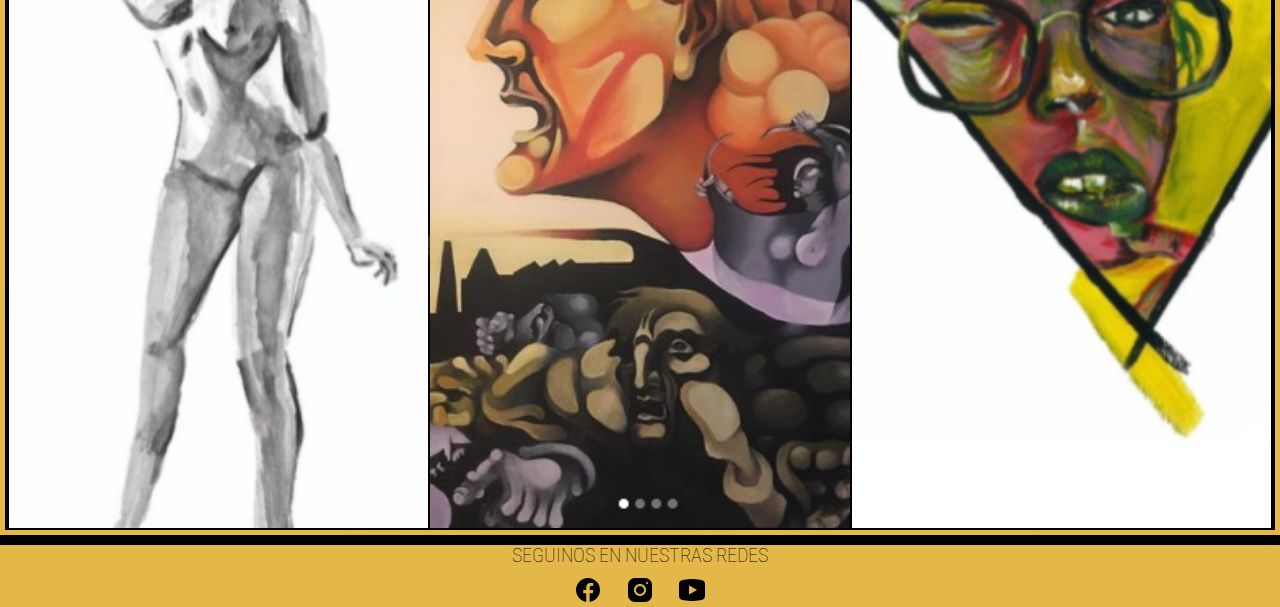
==== commit 5889d658: "actualizando SASS" ====
--- a/agenda.html
+++ b/agenda.html
@@ -3,10 +3,11 @@
   <head>
     <meta charset="utf-8">
     <meta name="viewport" content="width=device-width, initial-scale=1">
+    <meta name="description" content="Vení a conocer a tu próximo artista favorito. La agenda con los mejores shows de toda la ciudad.">
     <link href="https://cdn.jsdelivr.net/npm/bootstrap@5.0.2/dist/css/bootstrap.min.css" rel="stylesheet" integrity="sha384-EVSTQN3/azprG1Anm3QDgpJLIm9Nao0Yz1ztcQTwFspd3yD65VohhpuuCOmLASjC" crossorigin="anonymous">
     <link rel="stylesheet" href="css/main.css">
     <link rel="shortcut icon" href="img/favicon.png" type="image/x-icon">
-    <title>Moscu Espacio Cultural</title>
+    <title>Moscu Espacio Cultural - Agenda</title>
   </head>
 
   <body>
@@ -47,13 +48,13 @@
     <header id="carouselExampleFade" class="carousel slide carousel-fade" data-bs-ride="carousel">
         <div class="carousel-inner">
           <div class="carousel-item active" data-bs-interval="1500">
-            <img src="img/headeragenda4.png" class="d-block w-100" alt="...">
+            <img src="img/headeragenda4.png" class="d-block w-100" alt="Foto de banda tocando">
           </div>
           <div class="carousel-item" data-bs-interval="1500">
-            <img src="img/headeragenda2.png" class="d-block w-100" alt="...">
+            <img src="img/headeragenda2.png" class="d-block w-100" alt="Foto de Guitarra en un recital">
           </div>
           <div class="carousel-item" data-bs-interval="1500">
-            <img src="img/headeragenda3.png" class="d-block w-100" alt="...">
+            <img src="img/headeragenda3.png" class="d-block w-100" alt="Foto de Guitarrista tocando">
           </div>
         </div>
     </header>
--- a/css/main.css
+++ b/css/main.css
@@ -13,67 +13,66 @@
 }
 
 h1 {
-  margin: 10px;
   font-family: "Roboto", sans-serif;
   font-size: 4rem;
-  font-weight: 400;
+  line-height: 3rem;
   color: rgb(228, 184, 72);
-  margin-top: 0px;
+  margin: 10px;
+  padding: 10px;
 }
 
 h2 {
-  padding: 10px;
   font-family: "Roboto Condensed", sans-serif;
   font-size: 4rem;
+  line-height: 2.5rem;
+  color: black;
+  margin: 10px;
+  padding: 10px;
   font-weight: 200;
-  color: black;
   background-color: rgb(228, 184, 72);
-  padding-bottom: 15px;
+  margin: 0px;
 }
 
 h3 {
-  margin: 10px;
   font-family: "Roboto", sans-serif;
   font-size: 3rem;
+  line-height: 2rem;
+  color: rgb(228, 184, 72);
+  margin: 10px;
+  padding: 10px;
+  margin: 10px;
   font-weight: 200;
-  color: rgb(228, 184, 72);
 }
 
-p {
+p, label, td {
   font-family: "Roboto Condensed", sans-serif;
+  font-size: 2rem;
+  line-height: 2rem;
   color: white;
-  font-size: 2rem;
+  margin: 10px;
+  padding: 10px;
   font-weight: 100;
 }
 
 th {
+  font-family: "Roboto", sans-serif;
+  font-size: 3rem;
+  line-height: 2rem;
+  color: rgb(228, 184, 72);
   margin: 10px;
   padding: 10px;
-  font-family: "Roboto", sans-serif;
-  font-size: 3rem;
+  margin: 10px;
+  padding: 10px;
   font-weight: 400;
-  color: rgb(228, 184, 72);
-  line-height: 2rem;
 }
 
 td {
-  font-family: "Roboto Condensed", sans-serif;
-  padding: 10px;
-  margin: 10px;
-  font-size: 2rem;
-  font-weight: 100;
   text-align: center;
-  color: white;
-  line-height: 2rem;
 }
 
 label {
-  font-family: "Roboto Condensed", sans-serif;
-  margin: 10px;
-  font-size: 1.5rem;
-  font-weight: 100;
-  color: white;
   line-height: 2rem;
+  color: black;
 }
 
 a {
@@ -95,7 +94,7 @@
 footer {
   background-color: rgb(228, 184, 72);
 }
-footer p {
+footer p, footer td, footer label {
   font-family: "Roboto Condensed", sans-serif;
   font-size: 2rem;
   font-weight: 100;
@@ -107,60 +106,7 @@
   margin: 0px 10px;
 }
 
-.nav__logo--width {
-  width: 5px;
-}
-
-.nav__burger--width {
-  width: 40px;
-}
-
-nav ul li a {
-  font-family: "Roboto", sans-serif;
-  font-size: 2rem;
-  color: black;
-  margin-right: 15px;
-}
-nav ul li a:hover {
-  transform: scale(110%);
-  cursor: pointer;
-  transition: transform 1s;
-}
-
-.agenda__destacado--cuadro {
-  border: solid 5px rgb(228, 184, 72);
-  background-image: url(../img/agenda.jpg);
-  background-size: contain;
-  background-position: 50%;
-}
-
-.agenda__muestra--cuadro {
-  grid-area: muestra;
-  border: solid 5px rgb(228, 184, 72);
-  background-image: url(../img/agenda.jpg);
-  background-size: contain;
-  background-position: 50%;
-  width: 100%;
-}
-
-.agenda__muestras--pintura {
-  width: 33%;
-  height: auto;
-}
-
-.header__img--fluid {
-  width: 100%;
-  height: auto;
-}
-
-.ensayo__sala1--cuadro {
-  border: solid 5px rgb(228, 184, 72);
-  margin: 0px;
-  padding: 0px;
-}
-
-.ensayo__sala2--cuadro {
-  grid-area: sala2;
+.ensayo__sala1--cuadro, .ensayo__sala2--cuadro {
   border: solid 5px rgb(228, 184, 72);
   margin: 0px;
   padding: 0px;
@@ -182,6 +128,10 @@
   line-height: 2.5rem;
 }
 
+.bg-gold {
+  background-color: rgb(228, 184, 72);
+}
+
 .carta__table--ancho {
   width: 100%;
   height: auto;
@@ -198,10 +148,43 @@
   margin: 10px;
 }
 
-.bg-gold {
-  background-color: rgba(228, 184, 72, 0.7);
+.agenda__destacado--cuadro, .agenda__muestra--cuadro {
+  border: solid 5px rgb(228, 184, 72);
+  background-image: url(../img/agenda.jpg);
+  background-size: contain;
+  background-position: 50%;
 }
 
-.bg-yellow {
-  background-color: rgb(228, 184, 72);
+.agenda__muestra--cuadro {
+  width: 50%;
+}
+
+.agenda__muestras--pintura {
+  width: 33%;
+  height: auto;
+}
+
+.header__img--fluid {
+  width: 100%;
+  height: auto;
+}
+
+.nav__logo--width {
+  width: 5px;
+}
+
+.nav__burger--width {
+  width: 40px;
+}
+
+nav ul li a {
+  font-family: "Roboto", sans-serif;
+  font-size: 2rem;
+  color: black;
+  margin-right: 15px;
+}
+nav ul li a:hover {
+  transform: scale(110%);
+  cursor: pointer;
+  transition: transform 1s;
 }/*# sourceMappingURL=main.css.map */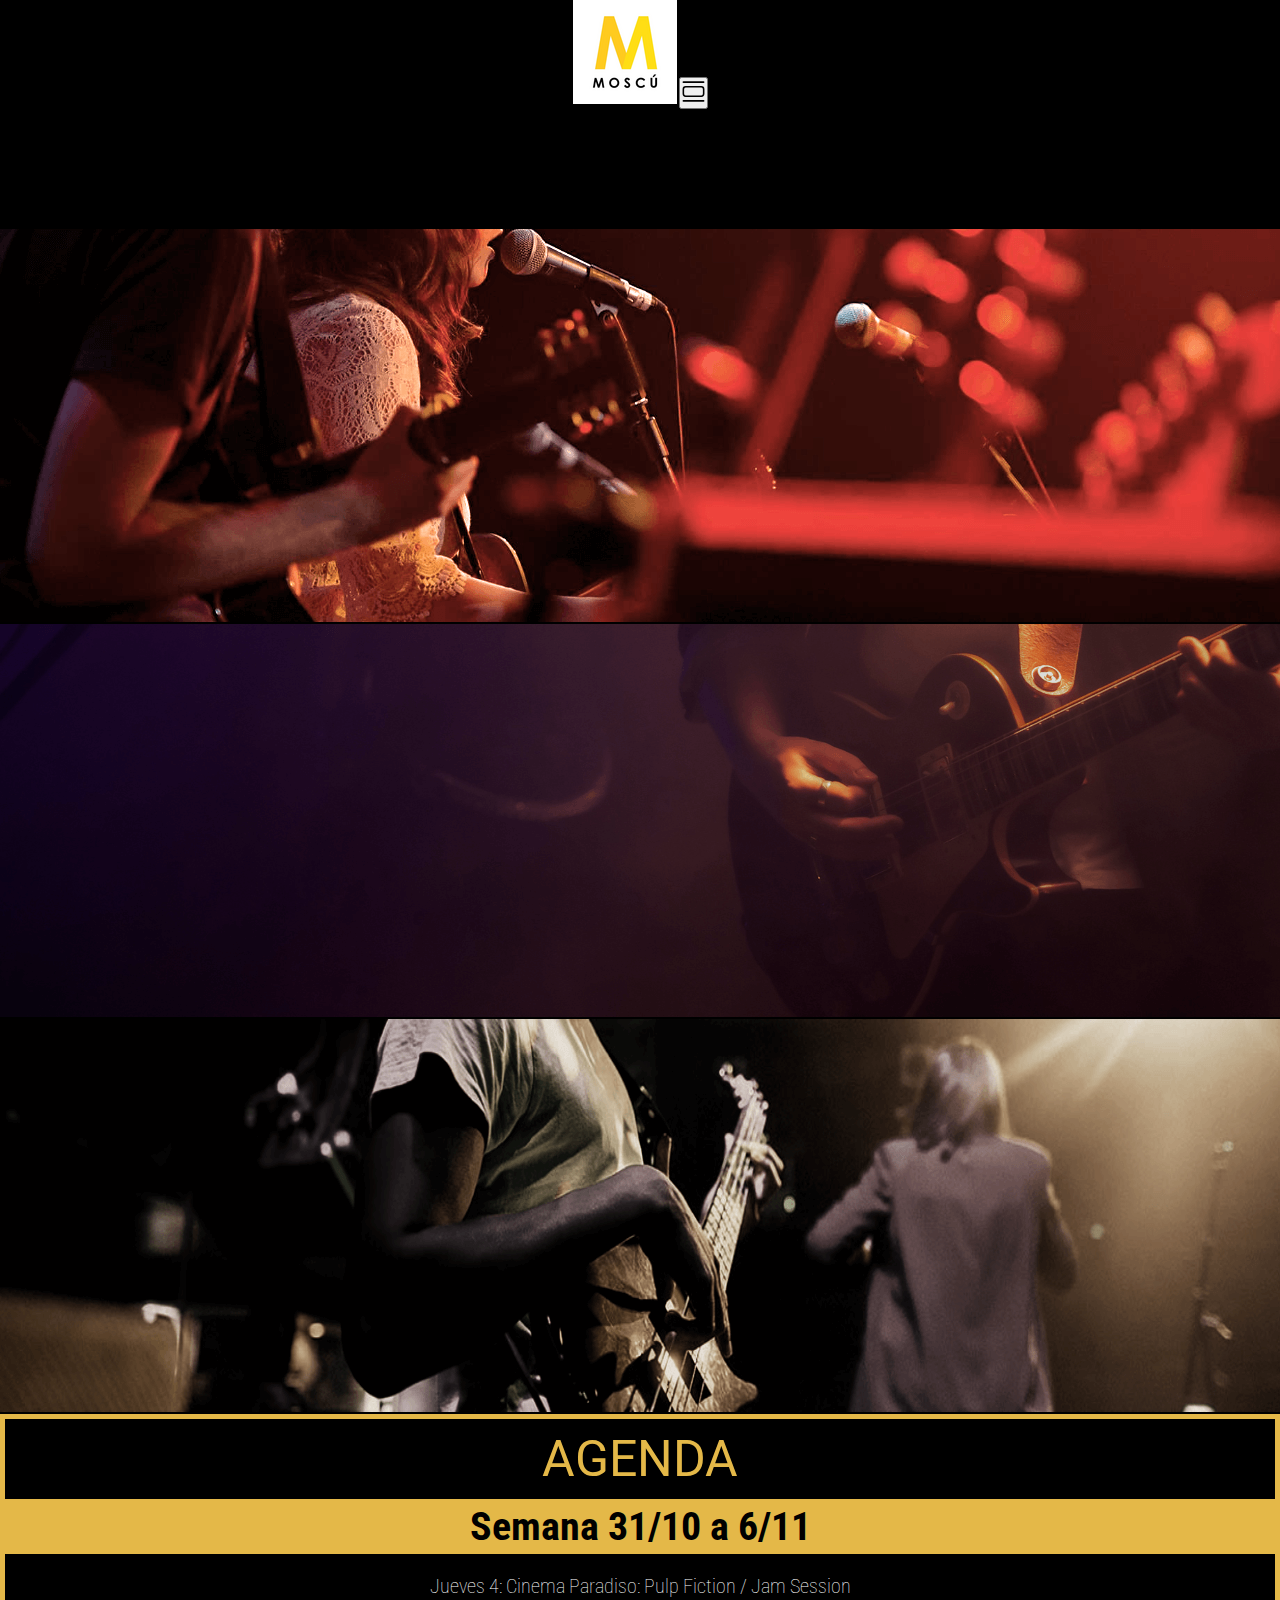
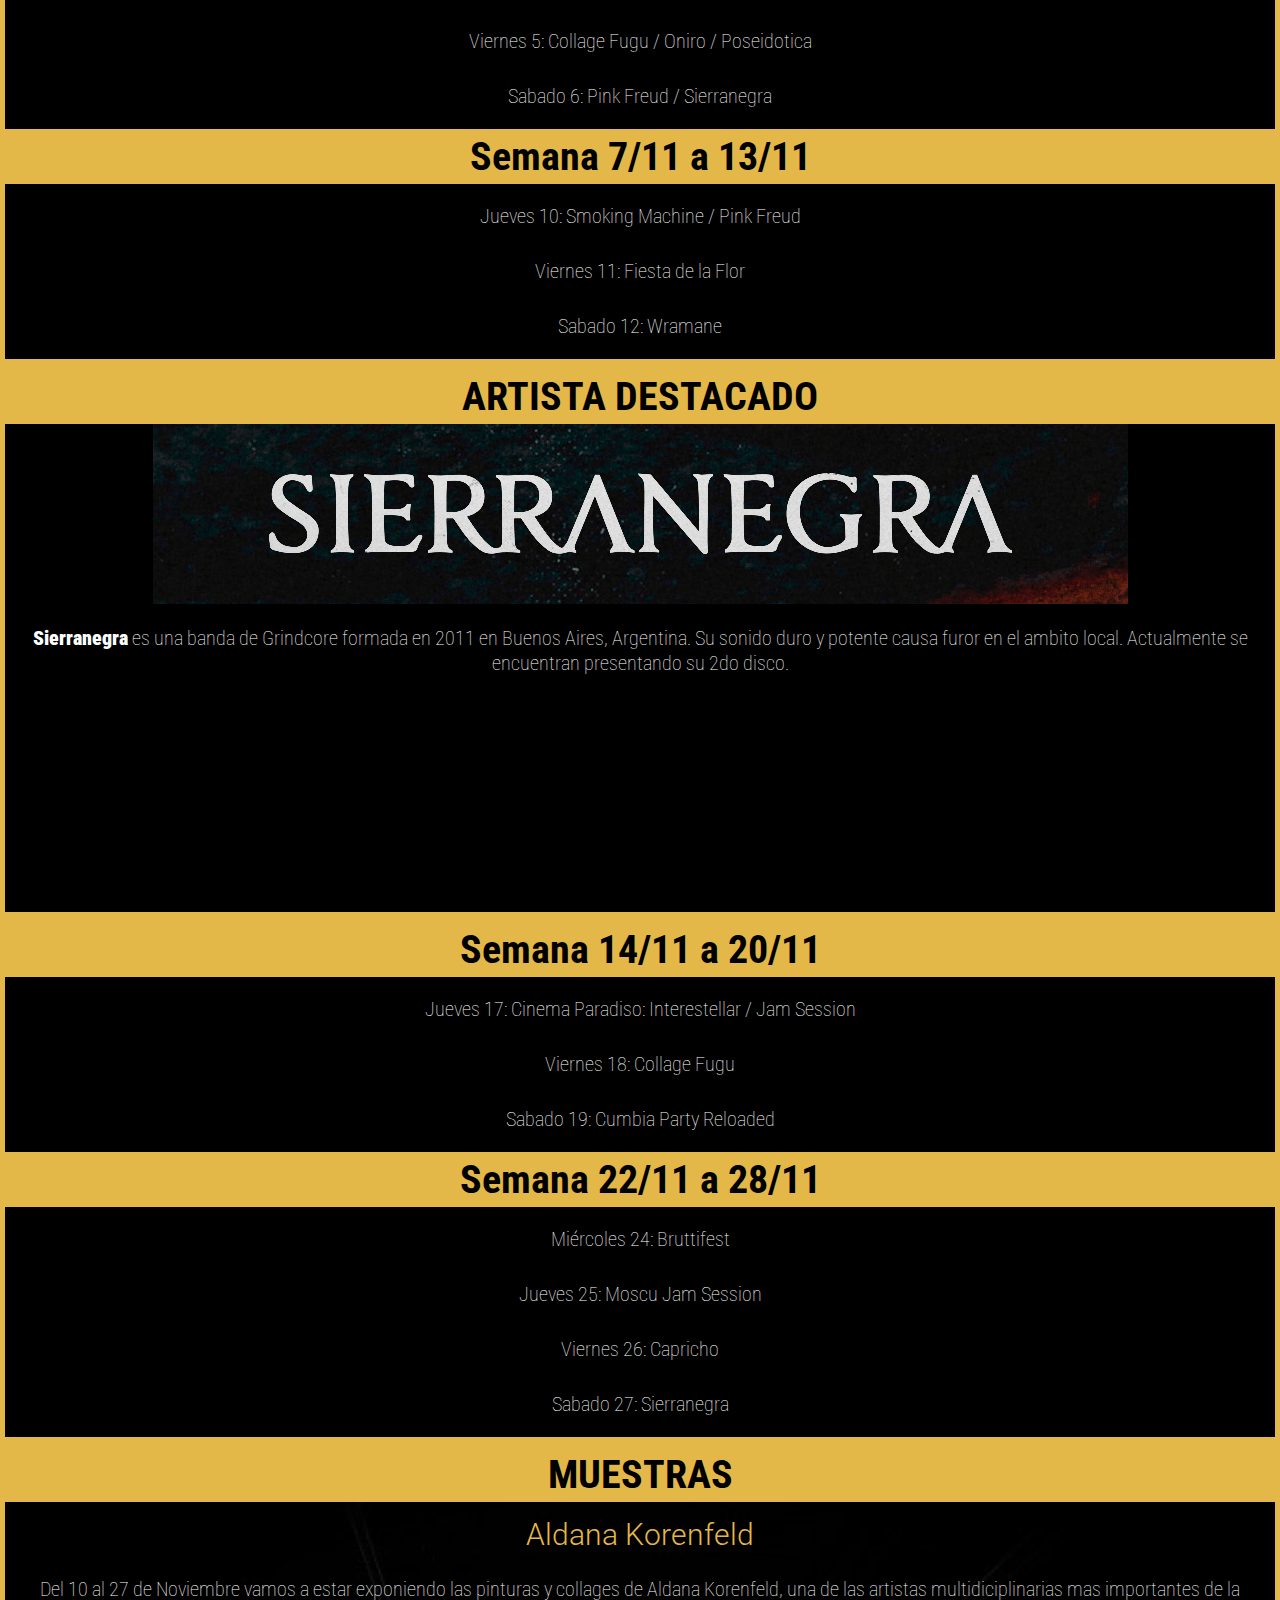
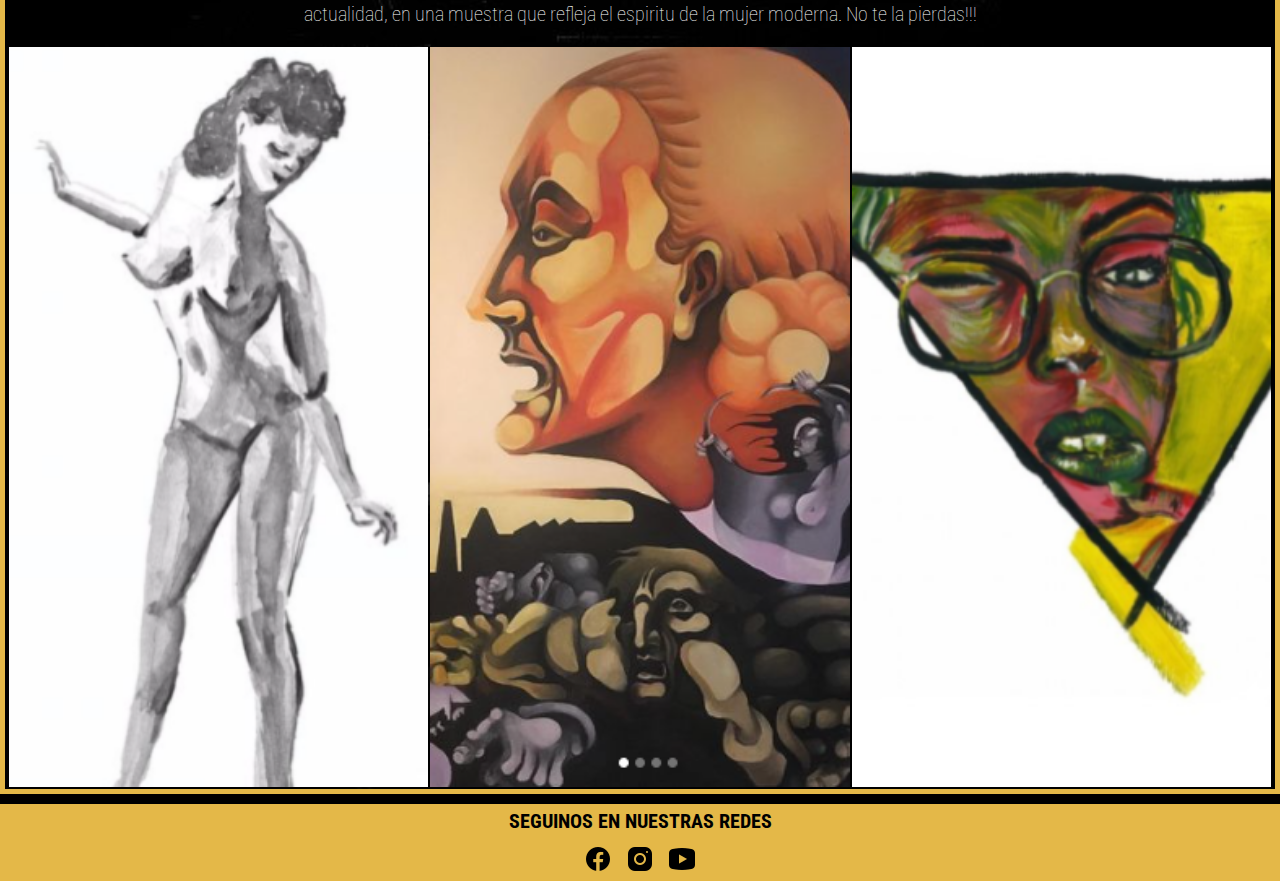
==== commit 7281f298: "Limpieza de SCSS" ====
--- a/agenda.html
+++ b/agenda.html
@@ -4,6 +4,7 @@
     <meta charset="utf-8">
     <meta name="viewport" content="width=device-width, initial-scale=1">
     <meta name="description" content="Vení a conocer a tu próximo artista favorito. La agenda con los mejores shows de toda la ciudad.">
+    <meta name="keywords" content="moscu espacio cultural musica pintura arte plastica ensayos comida bar under buenos aires">
     <link href="https://cdn.jsdelivr.net/npm/bootstrap@5.0.2/dist/css/bootstrap.min.css" rel="stylesheet" integrity="sha384-EVSTQN3/azprG1Anm3QDgpJLIm9Nao0Yz1ztcQTwFspd3yD65VohhpuuCOmLASjC" crossorigin="anonymous">
     <link rel="stylesheet" href="css/main.css">
     <link rel="shortcut icon" href="img/favicon.png" type="image/x-icon">
@@ -15,11 +16,11 @@
     <script src="https://cdn.jsdelivr.net/npm/bootstrap@5.0.2/dist/js/bootstrap.bundle.min.js" integrity="sha384-MrcW6ZMFYlzcLA8Nl+NtUVF0sA7MsXsP1UyJoMp4YLEuNSfAP+JcXn/tWtIaxVXM" crossorigin="anonymous"></script>
 
     <!-- NAV -->
-    <nav class="navbar navbar-expand-lg navbar-light bg-white sticky-sm-top">
+    <nav class="navbar sticky-top navbar-expand-lg navbar-light bg-white">
       <div class="container-fluid">
         <a class="navbar-brand scale" href="index.html"><img src="img/logo.png" alt="Logo Moscú"></a>
         <button class="navbar-toggler" type="button" data-bs-toggle="collapse" data-bs-target="#navbarSupportedContent" aria-controls="navbarSupportedContent" aria-expanded="false" aria-label="Toggle navigation"> 
-          <span> <img src="src/card-list.svg" alt="Icono Hamburguesa"> </span>
+          <span> <img class="nav__burger--width" src="src/card-list.svg" alt="Icono Hamburguesa"> </span>
         </button>
         
         <div class="collapse navbar-collapse" id="navbarSupportedContent">
@@ -63,7 +64,7 @@
     <!-- MAIN -->    
     <div class="container-fluid" >
       <article class="row">
-      <main class="col-sm-12 col-md-6 bg-black" >
+      <main class="col-sm-12 col-md-6 p-0 cuadro" >
         <section>
           <h1>AGENDA</h1>
           <article>
@@ -81,18 +82,19 @@
         </section>  
       </main>
 
-      <section class="col-sm-12 col-md-6 p-0 agenda__destacado--cuadro">
-        <h2>ARTISTA DESTACADO</h2>
-        <img class="header__img--fluid" src="img/destacado.png" alt="Logo de Sierranegra">
-        <p><strong>Sierranegra</strong> es una banda de Grindcore formada en 2011. 
+      <section class="col-sm-12 col-md-6 p-0 cuadro">
+        <h2 class="pb-3">ARTISTA DESTACADO</h2>
+        <img class="w-100" src="img/destacado.png" alt="Logo de Sierranegra">
+        <p><span class="text__Bold"><strong>Sierranegra</strong></span>
+        es una banda de Grindcore formada en 2011 en Buenos Aires, Argentina. 
         Su sonido duro y potente causa furor en el ambito local. 
         Actualmente se encuentran presentando su 2do disco.</p>
-        <iframe style="border-radius:12px" src="https://open.spotify.com/embed/track/1crYX0FT1wYmTnEGTa77ow?utm_source=generator&theme=0" width="100%" height="80" frameBorder="0" allowfullscreen="" allow="autoplay; clipboard-write; encrypted-media; fullscreen; picture-in-picture"></iframe>
+        <iframe class="spoty" style="border-radius:10px" src="https://open.spotify.com/embed/track/1crYX0FT1wYmTnEGTa77ow?utm_source=generator&theme=0" frameBorder="0" allowfullscreen="" allow="autoplay; clipboard-write; encrypted-media; fullscreen; picture-in-picture"></iframe>
       </section>
       
-      <section class="col-sm-12 col-md-6 bg-black p-4">  
+      <section class="col-sm-12 col-md-6 p-0 cuadro">  
         <article>
-          <h2>Semana 14/11 a 20/11</h2>
+          <h2 class="pb-4">Semana 14/11 a 20/11</h2>
           <p>Jueves 17: Cinema Paradiso: Interestellar / Jam Session </p>
           <p>Viernes 18: Collage Fugu</p>
           <p>Sabado 19: Cumbia Party Reloaded</p>
@@ -107,7 +109,7 @@
       </section>                
 
       <aside class="col-sm-12 col-md-6 p-0 agenda__destacado--cuadro">
-        <h2>MUESTRAS</h2>
+        <h2 class="pb-4">MUESTRAS</h2>
         <a href="https://www.instagram.com/aldanakorenfeld/" target="_blank"><h3 class="agenda__muestras--artista">Aldana Korenfeld</h3></a>
         <p>Del 10 al 27 de Noviembre vamos a estar exponiendo las pinturas y collages de Aldana Korenfeld, una de las artistas multidiciplinarias mas importantes de la actualidad, en una muestra que refleja el espiritu de la mujer moderna. No te la pierdas!!!</p>
         <img class="agenda__muestras--pintura" src="img/muestra/muestra2.png" alt="Cuadro de mujer desnuda pintado por Aldana">
@@ -120,7 +122,7 @@
 
     <footer>
         <div>
-          <p class="footer__letra--formato">SEGUINOS EN NUESTRAS REDES</p>
+          <p>SEGUINOS EN NUESTRAS REDES</p>
         </div>
         <div>
           <a href="https://www.facebook.com/MoscuEspacioCultural/" target="_blank">
--- a/css/main.css
+++ b/css/main.css
@@ -12,46 +12,51 @@
   padding: 0px;
 }
 
+a {
+  text-decoration: none;
+}
+
+p, label, td {
+  font-family: "Roboto Condensed", sans-serif;
+  font-size: 2rem;
+  line-height: 2.5rem;
+  color: white;
+  margin: 10px;
+  padding: 10px;
+  font-weight: 100;
+}
+
 h1 {
   font-family: "Roboto", sans-serif;
-  font-size: 4rem;
-  line-height: 3rem;
+  font-size: 5rem;
+  line-height: 4rem;
   color: rgb(228, 184, 72);
   margin: 10px;
   padding: 10px;
+  font-weight: 400;
 }
 
 h2 {
   font-family: "Roboto Condensed", sans-serif;
   font-size: 4rem;
-  line-height: 2.5rem;
+  line-height: 3.5rem;
   color: black;
   margin: 10px;
   padding: 10px;
-  font-weight: 200;
   background-color: rgb(228, 184, 72);
   margin: 0px;
+  font-weight: 700;
 }
 
 h3 {
   font-family: "Roboto", sans-serif;
   font-size: 3rem;
-  line-height: 2rem;
+  line-height: 2.5rem;
   color: rgb(228, 184, 72);
   margin: 10px;
   padding: 10px;
   margin: 10px;
-  font-weight: 200;
-}
-
-p, label, td {
-  font-family: "Roboto Condensed", sans-serif;
-  font-size: 2rem;
-  line-height: 2rem;
-  color: white;
-  margin: 10px;
-  padding: 10px;
-  font-weight: 100;
+  font-weight: 300;
 }
 
 th {
@@ -61,52 +66,84 @@
   color: rgb(228, 184, 72);
   margin: 10px;
   padding: 10px;
-  margin: 10px;
-  padding: 10px;
   font-weight: 400;
+  text-align: left;
 }
 
 td {
-  text-align: center;
+  text-align: left;
 }
 
 label {
+  margin-top: 0px;
   line-height: 2rem;
   color: black;
-}
-
-a {
-  text-decoration: none;
 }
 
 body {
   background-color: black;
 }
 
-header {
-  background-color: black;
-}
-
-main {
-  background-color: black;
-}
-
 footer {
   background-color: rgb(228, 184, 72);
+  margin: 0px;
+  padding: 0px;
 }
 footer p, footer td, footer label {
   font-family: "Roboto Condensed", sans-serif;
   font-size: 2rem;
-  font-weight: 100;
+  font-weight: 700;
   color: black;
-  padding: 0px;
+  padding-top: 5px;
+  padding-bottom: 0px;
 }
 footer img {
   width: 30px;
-  margin: 0px 10px;
+  margin: 0px 5px 5px 5px;
 }
 
-.ensayo__sala1--cuadro, .ensayo__sala2--cuadro {
+.text__Bold {
+  font-weight: 700;
+}
+
+.bg-gold {
+  background-color: rgb(228, 184, 72);
+}
+
+.mapa {
+  width: 75%;
+  height: auto;
+}
+
+.spoty {
+  width: 75%;
+  height: auto;
+  margin-top: 5%;
+}
+
+.cuadro, .agenda__destacado--cuadro {
+  border: solid 5px rgb(228, 184, 72);
+}
+
+.agenda__destacado--cuadro {
+  background-image: url(../img/agenda.jpg);
+  background-size: contain;
+  background-position: 50%;
+}
+
+.agenda__muestras--pintura {
+  width: 33%;
+  height: auto;
+}
+
+.carta__table--ancho {
+  width: 100%;
+  height: auto;
+  border: solid 5px rgb(228, 184, 72);
+  text-align: left;
+}
+
+.ensayo__sala--cuadro {
   border: solid 5px rgb(228, 184, 72);
   margin: 0px;
   padding: 0px;
@@ -115,6 +152,7 @@
 .ensayo__foto--tamaño {
   width: 90%;
   height: auto;
+  margin: 10px;
 }
 
 .ensayo__lista--estilo {
@@ -128,53 +166,12 @@
   line-height: 2.5rem;
 }
 
-.bg-gold {
-  background-color: rgb(228, 184, 72);
-}
-
-.carta__table--ancho {
-  width: 100%;
-  height: auto;
-}
-
-.carta__bebida--cuadro {
-  border: solid 5px rgb(228, 184, 72);
-  margin: 10px;
-}
-
-.carta__comida--cuadro {
-  grid-area: comida;
-  border: solid 5px rgb(228, 184, 72);
-  margin: 10px;
-}
-
-.agenda__destacado--cuadro, .agenda__muestra--cuadro {
-  border: solid 5px rgb(228, 184, 72);
-  background-image: url(../img/agenda.jpg);
-  background-size: contain;
-  background-position: 50%;
-}
-
-.agenda__muestra--cuadro {
-  width: 50%;
-}
-
-.agenda__muestras--pintura {
-  width: 33%;
-  height: auto;
-}
-
-.header__img--fluid {
-  width: 100%;
-  height: auto;
-}
-
 .nav__logo--width {
   width: 5px;
 }
 
 .nav__burger--width {
-  width: 40px;
+  width: 25px;
 }
 
 nav ul li a {
